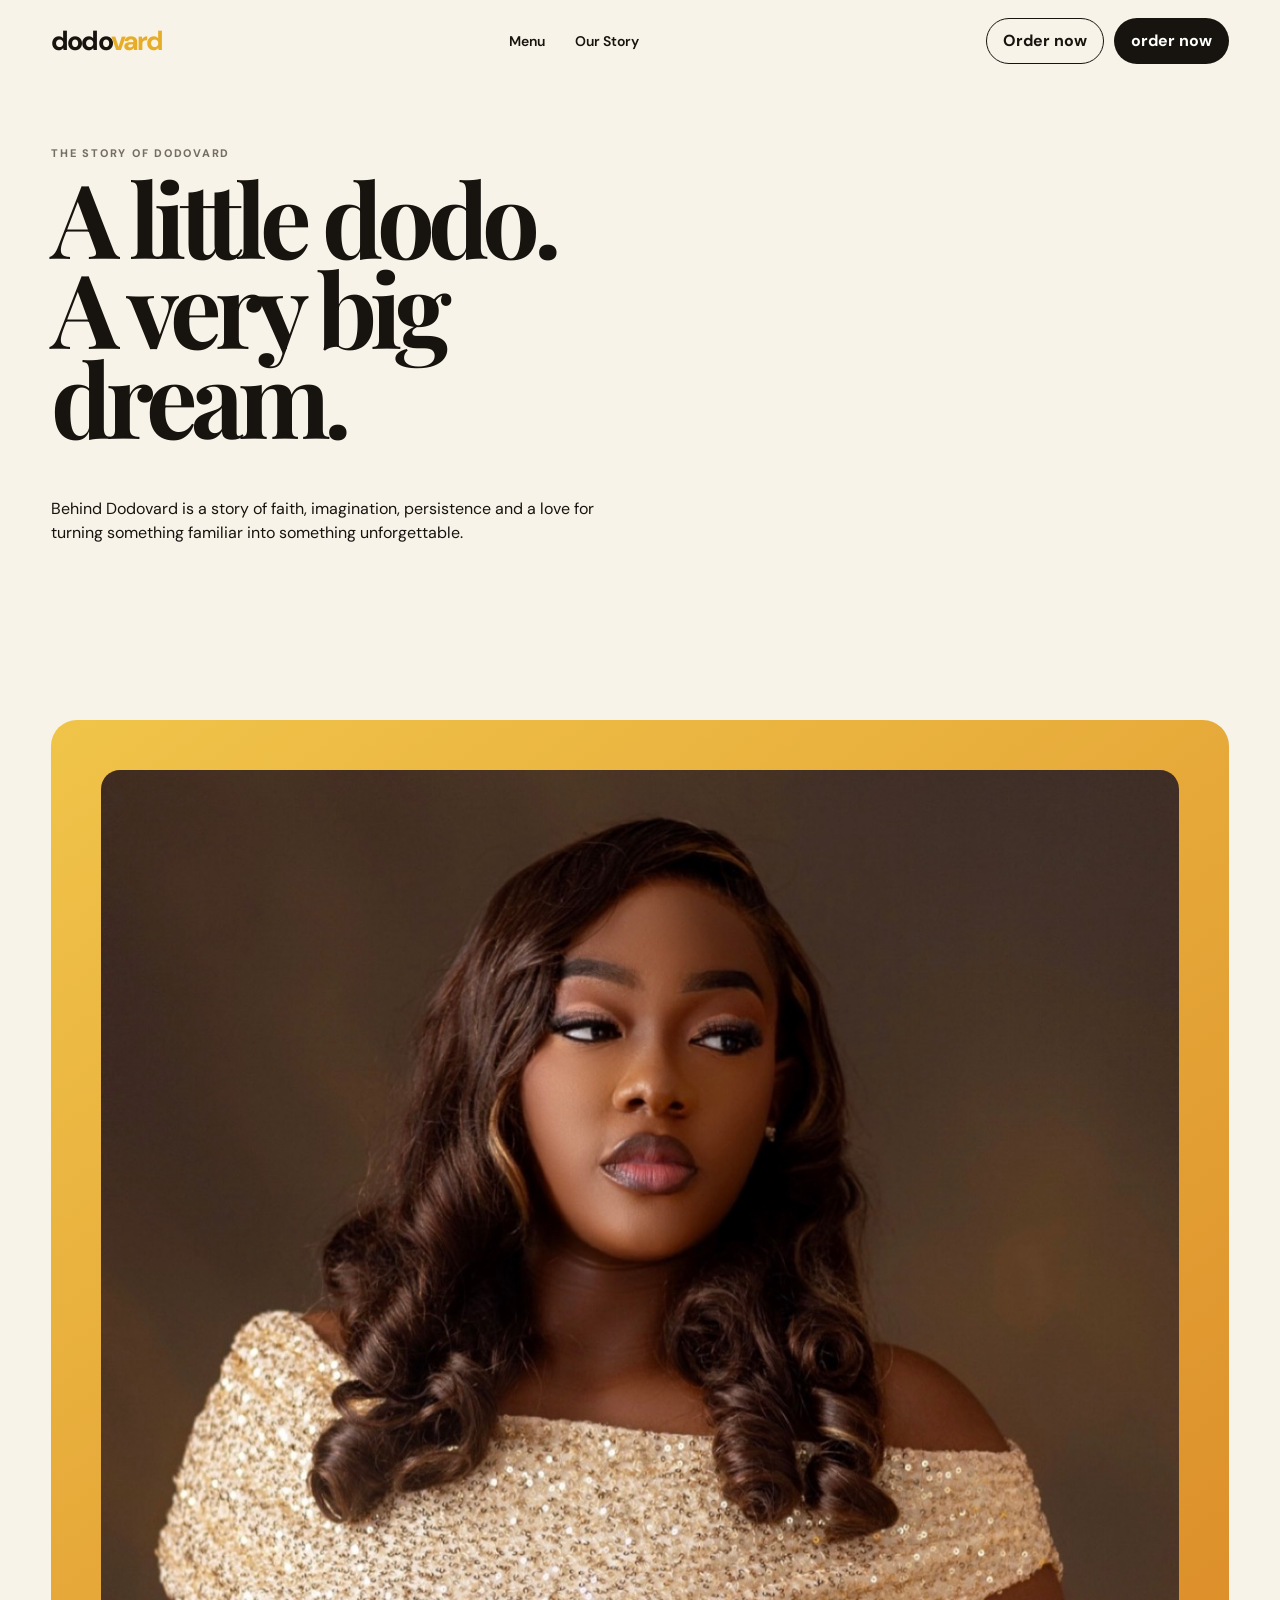
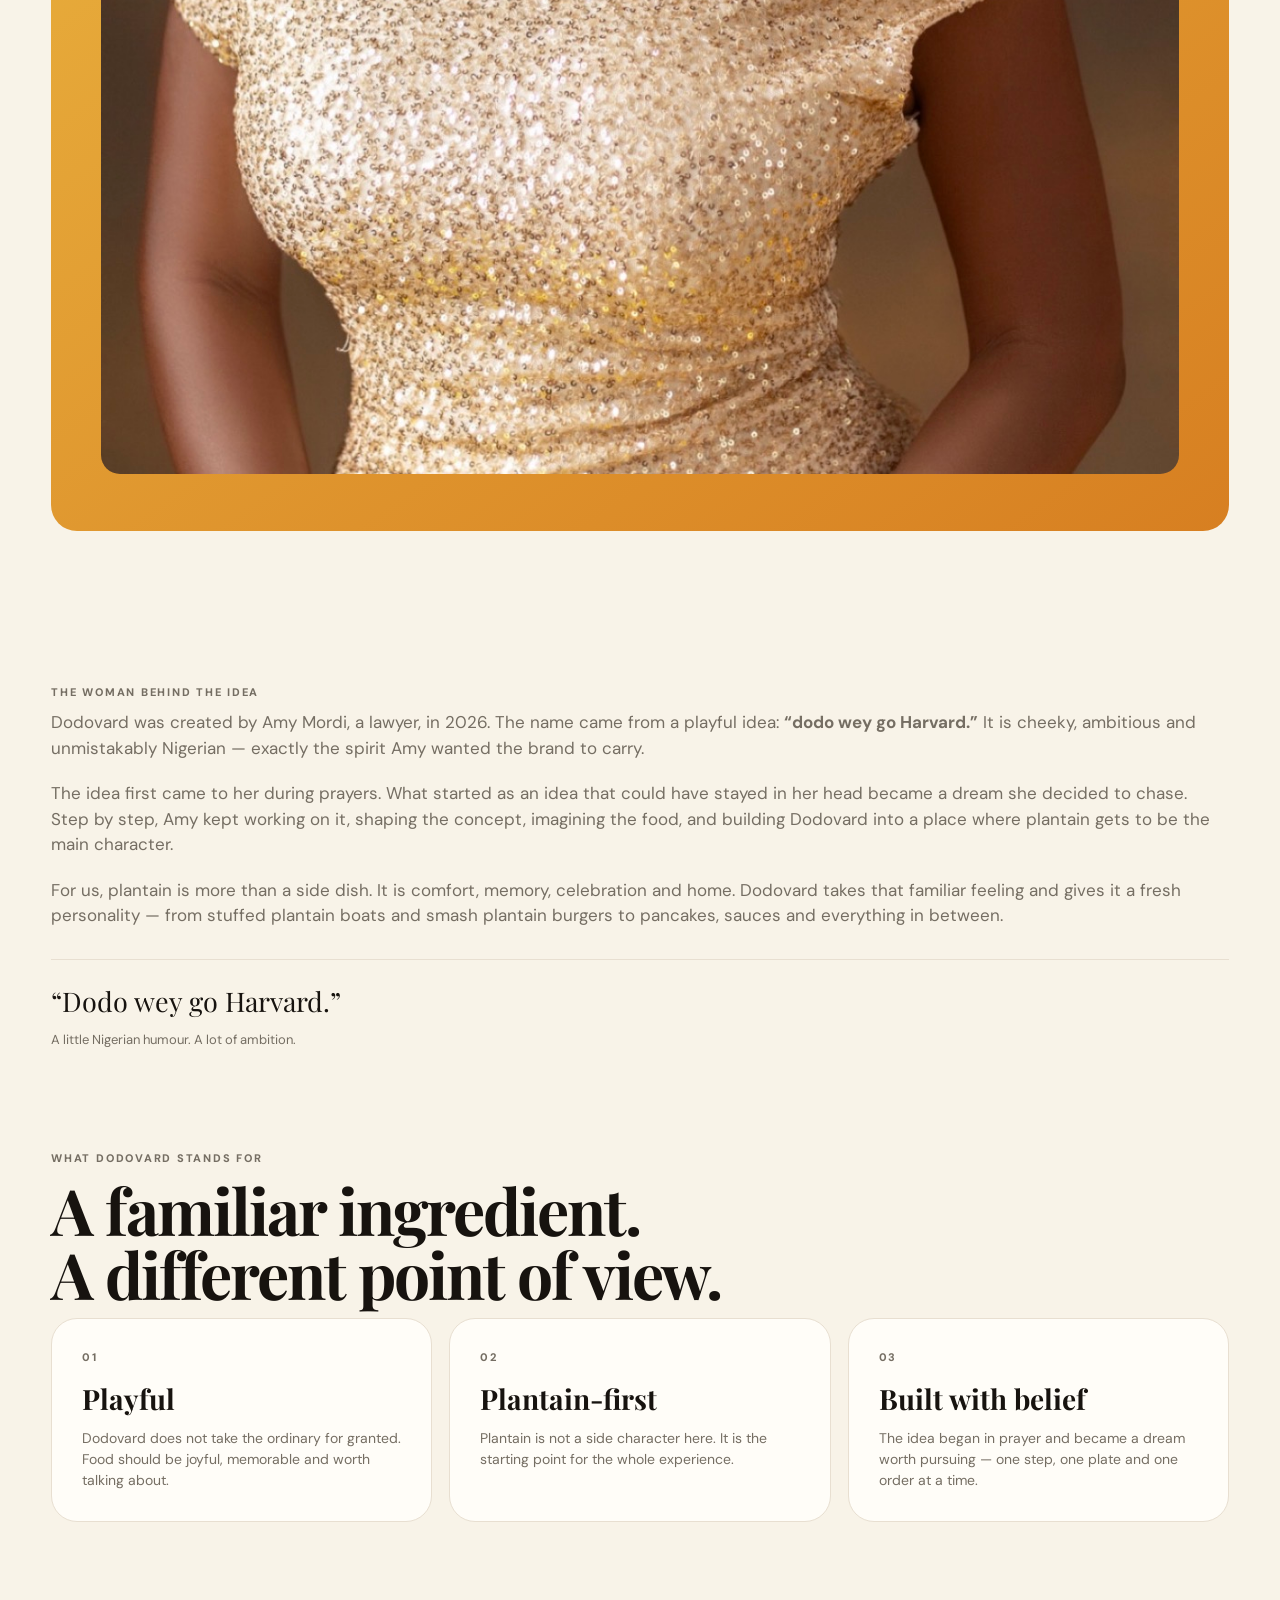
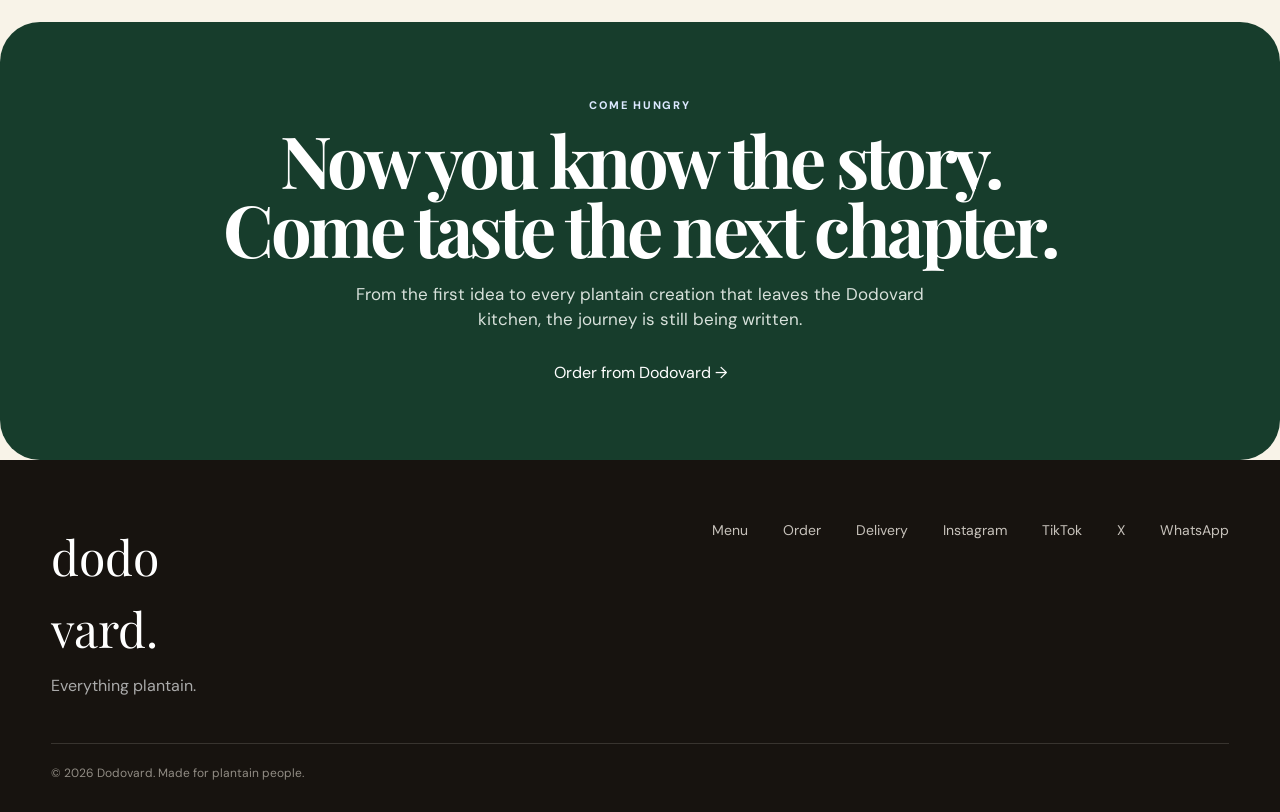
==== our-story.html @ 546e73af "Add files via upload" ====
<!doctype html>
<html lang="en">
<head>
<meta charset="UTF-8" />
<meta name="viewport" content="width=device-width, initial-scale=1.0" />
<meta name="description" content="The Dodovard story — how a plantain-first food idea began with prayer, persistence and a playful Nigerian spirit." />
<title>Our Story — Dodovard</title>
<style>
      @import url("https://fonts.googleapis.com/css2?family=DM+Sans:wght@400;500;600;700&family=Playfair+Display:wght@600;700;800&display=swap");

      :root {
        --ink: #17130f;
        --cream: #f8f3e8;
        --paper: #fffdf8;
        --gold: #e7ad28;
        --green: #173d2c;
        --muted: #756e63;
        --line: #e8dfd1;
        --radius: 26px;
      }
      * {
        box-sizing: border-box;
        margin: 0;
        padding: 0;
      }
      html {
        scroll-behavior: smooth;
      }
      body {
        font-family: "DM Sans", sans-serif;
        background: var(--cream);
        color: var(--ink);
        line-height: 1.5;
      }
      button,
      input,
      select,
      textarea {
        font: inherit;
      }
      button {
        cursor: pointer;
      }
      a {
        color: inherit;
        text-decoration: none;
      }
      .container {
        width: min(1180px, 92%);
        margin: auto;
      }
      .nav {
        position: fixed;
        top: 0;
        left: 0;
        right: 0;
        z-index: 20;
        padding: 18px 0;
        transition: 0.3s;
      }
      .nav.scrolled {
        background: rgba(248, 243, 232, 0.92);
        backdrop-filter: blur(14px);
        box-shadow: 0 1px 0 var(--line);
      }
      .nav-inner {
        display: flex;
        align-items: center;
        justify-content: space-between;
      }
      .logo {
        font-weight: 800;
        letter-spacing: -0.07em;
        font-size: 27px;
      }
      .logo span {
        color: var(--gold);
      }
      .nav-links {
        display: flex;
        gap: 30px;
        font-size: 14px;
        font-weight: 600;
      }
      .nav-actions {
        display: flex;
        align-items: center;
        gap: 10px;
      }
      .pill {
        border: 1px solid var(--ink);
        border-radius: 999px;
        padding: 10px 16px;
        background: transparent;
        font-weight: 700;
      }
      .cart-btn {
        background: var(--ink);
        color: #fff;
        border: 0;
        border-radius: 999px;
        padding: 11px 17px;
        font-weight: 700;
      }
      .cart-count {
        display: inline-grid;
        place-items: center;
        width: 21px;
        height: 21px;
        border-radius: 50%;
        background: var(--gold);
        color: var(--ink);
        margin-left: 4px;
        font-size: 12px;
      }

      .hero {
        padding: 145px 0 65px;
        overflow: hidden;
      }
      .hero-grid {
        display: grid;
        grid-template-columns: 1fr 1.05fr;
        gap: 55px;
        align-items: center;
      }
      .eyebrow {
        display: inline-flex;
        align-items: center;
        gap: 8px;
        font-size: 12px;
        text-transform: uppercase;
        letter-spacing: 0.16em;
        font-weight: 800;
        margin-bottom: 20px;
      }
      .dot {
        width: 8px;
        height: 8px;
        border-radius: 50%;
        background: var(--gold);
      }
      h1 {
        font-family: "Playfair Display", serif;
        font-size: clamp(60px, 8vw, 105px);
        line-height: 0.88;
        letter-spacing: -0.065em;
        max-width: 650px;
      }
      .hero-copy {
        font-size: 18px;
        color: var(--muted);
        max-width: 500px;
        margin: 28px 0;
      }
      .ctas {
        display: flex;
        gap: 12px;
        flex-wrap: wrap;
      }
      .primary {
        background: var(--green);
        color: #fff;
        border: 0;
        border-radius: 999px;
        padding: 15px 23px;
        font-weight: 700;
      }
      .secondary {
        background: transparent;
        border: 1px solid var(--ink);
        border-radius: 999px;
        padding: 14px 22px;
        font-weight: 700;
      }
      .hero-art {
        position: relative;
        min-height: 520px;
      }
      .hero-blob {
        position: absolute;
        inset: 10px 0 0 30px;
        background: var(--gold);
        border-radius: 48% 52% 45% 55% / 55% 42% 58% 45%;
        transform: rotate(-7deg);
      }
      .food-visual {
        position: absolute;
        inset: 35px 15px 5px 45px;
        display: flex;
        align-items: center;
        justify-content: center;
        font-size: 170px;
        filter: drop-shadow(0 28px 24px rgba(0, 0, 0, 0.18));
      }
      .food-visual .plantain {
        transform: rotate(-8deg);
      }
      .sticker {
        position: absolute;
        right: -4px;
        bottom: 35px;
        background: var(--paper);
        border: 1px solid var(--ink);
        border-radius: 50%;
        width: 125px;
        height: 125px;
        display: grid;
        place-items: center;
        text-align: center;
        font-size: 12px;
        font-weight: 800;
        text-transform: uppercase;
        letter-spacing: 0.08em;
        transform: rotate(12deg);
      }

      .marquee {
        background: var(--ink);
        color: #fff;
        padding: 15px 0;
        overflow: hidden;
        white-space: nowrap;
      }
      .marquee-track {
        display: inline-flex;
        gap: 35px;
        animation: scroll 22s linear infinite;
        font-weight: 700;
        text-transform: uppercase;
        letter-spacing: 0.08em;
        font-size: 12px;
      }
      @keyframes scroll {
        to {
          transform: translateX(-50%);
        }
      }

      .section {
        padding: 100px 0;
      }
      .section-head {
        display: flex;
        justify-content: space-between;
        align-items: end;
        gap: 25px;
        margin-bottom: 38px;
      }
      .kicker {
        text-transform: uppercase;
        letter-spacing: 0.16em;
        font-size: 11px;
        font-weight: 800;
        color: var(--muted);
        margin-bottom: 10px;
      }
      h2 {
        font-family: "Playfair Display", serif;
        font-size: clamp(42px, 6vw, 72px);
        line-height: 0.95;
        letter-spacing: -0.05em;
      }
      .section-head p {
        max-width: 400px;
        color: var(--muted);
      }
      .menu-grid {
        display: grid;
        grid-template-columns: repeat(4, 1fr);
        gap: 17px;
      }
      .card {
        background: var(--paper);
        border: 1px solid var(--line);
        border-radius: var(--radius);
        padding: 12px;
        overflow: hidden;
        transition: 0.25s;
      }
      .card:hover {
        transform: translateY(-5px);
        box-shadow: 0 18px 45px rgba(38, 29, 18, 0.09);
      }
      .card-img {
        height: 230px;
        border-radius: 19px;
        background: linear-gradient(145deg, #f0c449, #d77f21);
        display: grid;
        place-items: center;
        font-size: 92px;
        position: relative;
        overflow: hidden;
      }
      .card:nth-child(2) .card-img {
        background: linear-gradient(145deg, #d7c5a2, #8d5228);
      }
      .card:nth-child(3) .card-img {
        background: linear-gradient(145deg, #f6df9a, #d7a14a);
      }
      .card:nth-child(4) .card-img {
        background: linear-gradient(145deg, #d8aa4e, #7b351f);
      }
      .card-img:after {
        content: "";
        position: absolute;
        width: 150px;
        height: 150px;
        border: 1px solid rgba(255, 255, 255, 0.35);
        border-radius: 50%;
        transform: rotate(25deg);
      }
      .card-body {
        padding: 18px 7px 8px;
      }
      .card-title {
        font-family: "Playfair Display", serif;
        font-size: 25px;
      }
      .card-desc {
        color: var(--muted);
        font-size: 13px;
        margin: 6px 0 15px;
        min-height: 39px;
      }
      .price-row {
        display: flex;
        justify-content: space-between;
        align-items: center;
      }
      .price {
        font-weight: 800;
      }
      .add {
        width: 39px;
        height: 39px;
        border-radius: 50%;
        border: 0;
        background: var(--ink);
        color: #fff;
        font-size: 20px;
      }

      .story {
        background: var(--green);
        color: #fff;
        border-radius: 40px;
        padding: 70px;
        display: grid;
        grid-template-columns: 1fr 1fr;
        gap: 70px;
        align-items: center;
      }
      .story h2 {
        max-width: 500px;
      }
      .story p {
        color: #d8e1db;
        font-size: 17px;
        margin-top: 22px;
      }
      .story-mark {
        height: 410px;
        border-radius: 50% 50% 43% 57% / 45% 58% 42% 55%;
        background: var(--gold);
        display: grid;
        place-items: center;
        font-size: 145px;
        transform: rotate(6deg);
      }

      .order-section {
        background: var(--paper);
        border-top: 1px solid var(--line);
        border-bottom: 1px solid var(--line);
      }
      .order-layout {
        display: grid;
        grid-template-columns: 1fr 380px;
        gap: 50px;
      }
      .tabs {
        display: flex;
        gap: 8px;
        flex-wrap: wrap;
        margin: 25px 0;
      }
      .tab {
        border: 1px solid var(--line);
        background: transparent;
        border-radius: 999px;
        padding: 10px 16px;
        font-weight: 700;
      }
      .tab.active {
        background: var(--ink);
        color: #fff;
        border-color: var(--ink);
      }
      .order-items {
        display: grid;
        grid-template-columns: repeat(2, 1fr);
        gap: 14px;
      }
      .order-card {
        border: 1px solid var(--line);
        border-radius: 20px;
        padding: 18px;
        display: flex;
        justify-content: space-between;
        gap: 15px;
      }
      .order-card h3 {
        font-family: "Playfair Display", serif;
        font-size: 22px;
      }
      .order-card p {
        font-size: 12px;
        color: var(--muted);
        margin: 4px 0 10px;
      }
      .order-card button {
        border: 1px solid var(--ink);
        background: transparent;
        border-radius: 999px;
        padding: 8px 12px;
        font-size: 12px;
        font-weight: 800;
      }
      .cart {
        background: var(--ink);
        color: #fff;
        border-radius: 28px;
        padding: 25px;
        position: sticky;
        top: 100px;
        height: max-content;
      }
      .cart h3 {
        font-family: "Playfair Display", serif;
        font-size: 31px;
      }
      .cart-empty {
        color: #bdb8b0;
        font-size: 14px;
        margin: 20px 0;
      }
      .cart-line {
        display: flex;
        justify-content: space-between;
        gap: 12px;
        padding: 13px 0;
        border-bottom: 1px solid #3b3733;
        font-size: 13px;
      }
      .cart-line small {
        display: block;
        color: #aaa;
      }
      .cart-total {
        display: flex;
        justify-content: space-between;
        font-size: 20px;
        font-weight: 800;
        padding: 20px 0;
      }
      .checkout {
        width: 100%;
        border: 0;
        border-radius: 999px;
        padding: 15px;
        background: var(--gold);
        font-weight: 800;
      }
      .notice {
        font-size: 11px;
        color: #aaa;
        margin-top: 12px;
        text-align: center;
      }

      .delivery {
        display: grid;
        grid-template-columns: 1fr 1fr;
        gap: 18px;
      }
      .info-card {
        padding: 30px;
        border: 1px solid var(--line);
        border-radius: 25px;
        background: var(--paper);
      }
      .info-card h3 {
        font-family: "Playfair Display", serif;
        font-size: 27px;
        margin-bottom: 10px;
      }
      .info-card p,
      .info-card li {
        color: var(--muted);
        font-size: 14px;
      }
      .info-card ul {
        padding-left: 18px;
        margin-top: 10px;
      }

      footer {
        background: var(--ink);
        color: #fff;
        padding: 60px 0 30px;
      }
      .footer-top {
        display: flex;
        justify-content: space-between;
        gap: 30px;
      }
      .footer-brand {
        font-family: "Playfair Display", serif;
        font-size: 48px;
      }
      .footer-links {
        display: flex;
        gap: 35px;
        flex-wrap: wrap;
      }
      .footer-links a {
        color: #c7c2bb;
        font-size: 14px;
      }
      .copyright {
        border-top: 1px solid #38342f;
        margin-top: 45px;
        padding-top: 20px;
        color: #918c84;
        font-size: 12px;
      }

      .modal {
        position: fixed;
        inset: 0;
        background: rgba(0, 0, 0, 0.55);
        display: none;
        align-items: center;
        justify-content: center;
        z-index: 50;
        padding: 20px;
      }
      .modal.show {
        display: flex;
      }
      .modal-box {
        background: var(--paper);
        border-radius: 28px;
        padding: 30px;
        width: min(520px, 100%);
        max-height: 90vh;
        overflow: auto;
      }
      .modal-head {
        display: flex;
        justify-content: space-between;
        align-items: center;
        margin-bottom: 22px;
      }
      .modal-head h3 {
        font-family: "Playfair Display", serif;
        font-size: 32px;
      }
      .close {
        border: 0;
        background: transparent;
        font-size: 28px;
      }
      .form {
        display: grid;
        gap: 13px;
      }
      .form label {
        font-size: 12px;
        font-weight: 800;
        text-transform: uppercase;
        letter-spacing: 0.08em;
      }
      .form input,
      .form textarea,
      .form select {
        width: 100%;
        border: 1px solid var(--line);
        border-radius: 13px;
        padding: 13px;
        background: #fff;
      }
      .form textarea {
        min-height: 80px;
        resize: vertical;
      }
      .form button {
        margin-top: 5px;
      }
      .form-note {
        font-size: 11px;
        color: var(--muted);
        text-align: center;
        margin-top: 2px;
      }
      .payment-box {
        background: var(--ink);
        color: #fff;
        border-radius: 20px;
        padding: 20px;
        margin-bottom: 22px;
      }
      .payment-kicker {
        text-transform: uppercase;
        letter-spacing: 0.12em;
        font-size: 10px;
        font-weight: 800;
        color: #d8e1db;
      }
      .payment-total-label {
        font-size: 12px;
        color: #aaa;
        margin-top: 12px;
      }
      .payment-total {
        font-family: "Playfair Display", serif;
        font-size: 38px;
        font-weight: 800;
        color: var(--gold);
        line-height: 1.05;
        margin: 3px 0 18px;
      }
      .payment-details {
        border-top: 1px solid #3b3733;
        border-bottom: 1px solid #3b3733;
        padding: 4px 0;
      }
      .payment-details div {
        display: flex;
        justify-content: space-between;
        gap: 15px;
        padding: 8px 0;
        font-size: 13px;
      }
      .payment-details span {
        color: #aaa;
      }
      .payment-details strong {
        text-align: right;
      }
      .payment-note {
        font-size: 11px;
        color: #c7c2bb;
        margin-top: 13px;
      }

      @media (max-width: 900px) {
        .nav-links {
          display: none;
        }
        .hero-grid,
        .story,
        .order-layout,
        .delivery {
          grid-template-columns: 1fr;
        }
        .hero {
          padding-top: 120px;
        }
        .hero-art {
          min-height: 390px;
        }
        .menu-grid {
          grid-template-columns: repeat(2, 1fr);
        }
        .story {
          padding: 35px;
        }
        .story-mark {
          height: 300px;
        }
        .cart {
          position: static;
        }
        .order-items {
          grid-template-columns: 1fr;
        }
      }
      @media (max-width: 560px) {
        h1 {
          font-size: 61px;
        }
        .hero-art {
          min-height: 310px;
        }
        .food-visual {
          font-size: 105px;
        }
        .sticker {
          width: 90px;
          height: 90px;
          font-size: 9px;
        }
        .menu-grid {
          grid-template-columns: 1fr;
        }
        .section {
          padding: 70px 0;
        }
        .section-head {
          display: block;
        }
        .section-head p {
          margin-top: 15px;
        }
        .footer-top {
          display: block;
        }
        .footer-links {
          margin-top: 25px;
        }
        .nav .pill {
          display: none;
        }
      }
    </style>
<style>
/* Our Story page extensions — matched to the main Dodovard visual system */
.story-page-hero{padding:145px 0 75px;overflow:hidden}
.story-page-hero .hero-grid{grid-template-columns:1fr 1.05fr}
.story-page-hero .hero-copy{max-width:600px}
.story-page-art{position:relative;min-height:500px}
.story-blob{position:absolute;inset:15px 0 0 35px;background:var(--gold);border-radius:48% 52% 45% 55% / 55% 42% 58% 45%;transform:rotate(-7deg)}
.story-visual{position:absolute;inset:30px 10px 0 40px;display:grid;place-items:center;font-size:155px;filter:drop-shadow(0 28px 24px rgba(0,0,0,.18))}
.story-visual img{width:min(88%,430px);max-height:470px;object-fit:contain}
.story-sticker{position:absolute;right:-4px;bottom:30px;background:var(--paper);border:1px solid var(--ink);border-radius:50%;width:125px;height:125px;display:grid;place-items:center;text-align:center;font-size:11px;font-weight:800;text-transform:uppercase;letter-spacing:.08em;transform:rotate(12deg)}
.story-intro{max-width:820px}
.story-intro h2,.story-copy h2,.values-heading h2,.closing h2{font-family:"Playfair Display",serif}
.story-intro p,.story-copy p{color:var(--muted);font-size:17px}
.story-intro p{max-width:780px;margin-top:16px}
.story-split{display:grid;grid-template-columns:.95fr 1.05fr;gap:65px;align-items:center}
.founder-photo{min-height:540px;border-radius:var(--radius);background:linear-gradient(145deg,#f0c449,#d77f21);display:grid;place-items:center;text-align:center;padding:20px;overflow:hidden;position:relative}
.founder-photo img{width:100%;height:100%;min-height:500px;object-fit:cover;border-radius:19px}
.photo-placeholder{color:var(--ink);padding:30px}
.photo-placeholder strong{display:block;font-family:"Playfair Display",serif;font-size:30px;margin-bottom:8px}
.story-copy p{margin:0 0 20px}
.story-quote{margin:30px 0 0;padding:25px 0 0;border-top:1px solid var(--line);font-family:"Playfair Display",serif;font-size:27px;line-height:1.2}
.values-heading{margin-bottom:38px}
.values-grid{display:grid;grid-template-columns:repeat(3,1fr);gap:17px}
.value-card{background:var(--paper);border:1px solid var(--line);border-radius:var(--radius);padding:30px;transition:.25s}
.value-card:hover{transform:translateY(-5px);box-shadow:0 18px 45px rgba(38,29,18,.09)}
.value-num{font-size:11px;font-weight:800;letter-spacing:.16em;color:var(--muted)}
.value-card h3{font-family:"Playfair Display",serif;font-size:28px;margin:12px 0 8px}
.value-card p{color:var(--muted);font-size:14px;margin:0}
.story-closing{background:var(--green);color:#fff;border-radius:40px;padding:75px;text-align:center}
.story-closing h2{max-width:850px;margin:12px auto 20px}
.story-closing p{max-width:620px;margin:0 auto 28px;color:#d8e1db;font-size:17px}
@media(max-width:900px){
 .story-page-hero .hero-grid,.story-split{grid-template-columns:1fr}
 .story-page-art{min-height:390px}
 .story-closing{padding:45px 30px}
 .values-grid{grid-template-columns:1fr}
}
@media(max-width:560px){
 .story-page-hero{padding-top:120px}
 .story-page-art{min-height:310px}
 .story-visual{font-size:105px}
 .story-sticker{width:90px;height:90px;font-size:9px}
 .founder-photo{min-height:390px}
 .founder-photo img{min-height:350px}
}
</style>
</head>
<body>

<header class="nav" id="nav">
  <div class="container nav-inner">
    <a class="logo" href="index.html">dodo<span>vard</span></a>
    <nav class="nav-links">
      <a href="index(8).html#menu">Menu</a>
      <a href="our-story.html">Our Story</a>


    </nav>
    <div class="nav-actions">
      <a class="pill" href="index(8).html#order">Order now</a>
      <button class="cart-btn" onclick><a href="index.html">order now</a></button>
    </div>
  </div>
</header>

<main>

<section class="story-page-hero">
 <div class="container hero-grid">
  <div>
   <div class="kicker">The story of Dodovard</div>
   <h1 style="margin-bottom: 10%;">A little dodo.
A very big dream.</h1>
   <p>Behind Dodovard is a story of faith, imagination, persistence and a love for turning something familiar into something unforgettable.</p>
  </div>
</section>




<section class="section" style="padding-bottom: 0;">
 <div class="container split">
  <div class="founder-photo">
   <div class="photo-placeholder">
    <img src="dodovard_food_images/amy-mordi.jpg" alt="">
   </div>
  </div>
  <div class="story-copy">
   <div class="kicker" style="margin-top: 13%;">The woman behind the idea</div>
   <p>Dodovard was created by Amy Mordi, a lawyer, in 2026. The name came from a playful idea: <strong>“dodo wey go Harvard.”</strong> It is cheeky, ambitious and unmistakably Nigerian — exactly the spirit Amy wanted the brand to carry.</p>
     <p>The idea first came to her during prayers. What started as an idea that could have stayed in her head became a dream she decided to chase. Step by step, Amy kept working on it, shaping the concept, imagining the food, and building Dodovard into a place where plantain gets to be the main character.</p>
     <p>For us, plantain is more than a side dish. It is comfort, memory, celebration and home. Dodovard takes that familiar feeling and gives it a fresh personality — from stuffed plantain boats and smash plantain burgers to pancakes, sauces and everything in between.</p>
     <div class="story-quote">“Dodo wey go Harvard.”<br><small style="font-family:'DM Sans',sans-serif;font-size:13px;color:var(--muted)">A little Nigerian humour. A lot of ambition.</small></div>

  </div>
 </div>
</section>

<section class="section">
 <div class="container">
  <div class="kicker">What Dodovard stands for</div>
  <h2 style="font-size:clamp(40px,5vw,68px);line-height:1;letter-spacing:-2px;margin:12px 0">A familiar ingredient.<br>A different point of view.</h2>
  <div class="values-grid">
   <article class="value-card"><div class="value-num">01</div><h3>Playful</h3><p>Dodovard does not take the ordinary for granted. Food should be joyful, memorable and worth talking about.</p></article>
   <article class="value-card"><div class="value-num">02</div><h3>Plantain-first</h3><p>Plantain is not a side character here. It is the starting point for the whole experience.</p></article>
   <article class="value-card"><div class="value-num">03</div><h3>Built with belief</h3><p>The idea began in prayer and became a dream worth pursuing — one step, one plate and one order at a time.</p></article>
  </div>
 </div>
</section>

<section class="story-closing">
 <div class="container">
  <div class="kicker" style="color:#dce9ff">Come hungry</div>
  <h2>Now you know the story.<br>Come taste the next chapter.</h2>
  <p>From the first idea to every plantain creation that leaves the Dodovard kitchen, the journey is still being written.</p>
  <a class="back" href="index.html">Order from Dodovard →</a>
 </div>
</section>

</main>

<footer>
  <div class="container">
    <div class="footer-top">
      <div>
        <div class="footer-brand">dodo<br />vard.</div>
        <p style="color:#aaa;margin-top:10px">Everything plantain.</p>
      </div>
      <div class="footer-links">
        <a href="index(8).html#menu">Menu</a>
        <a href="index(8).html#order">Order</a>
        <a href="index(8).html#delivery">Delivery</a>
        <a href="https://instagram.com/dodovard" target="_blank" rel="noopener">Instagram</a>
        <a href="https://www.tiktok.com/@dodovard" target="_blank" rel="noopener">TikTok</a>
        <a href="https://x.com/dodovard" target="_blank" rel="noopener">X</a>
        <a href="https://wa.me/2349160970394" target="_blank" rel="noopener">WhatsApp</a>
      </div>
    </div>
    <div class="copyright">© 2026 Dodovard. Made for plantain people.</div>
  </div>
</footer>

</body>
</html>
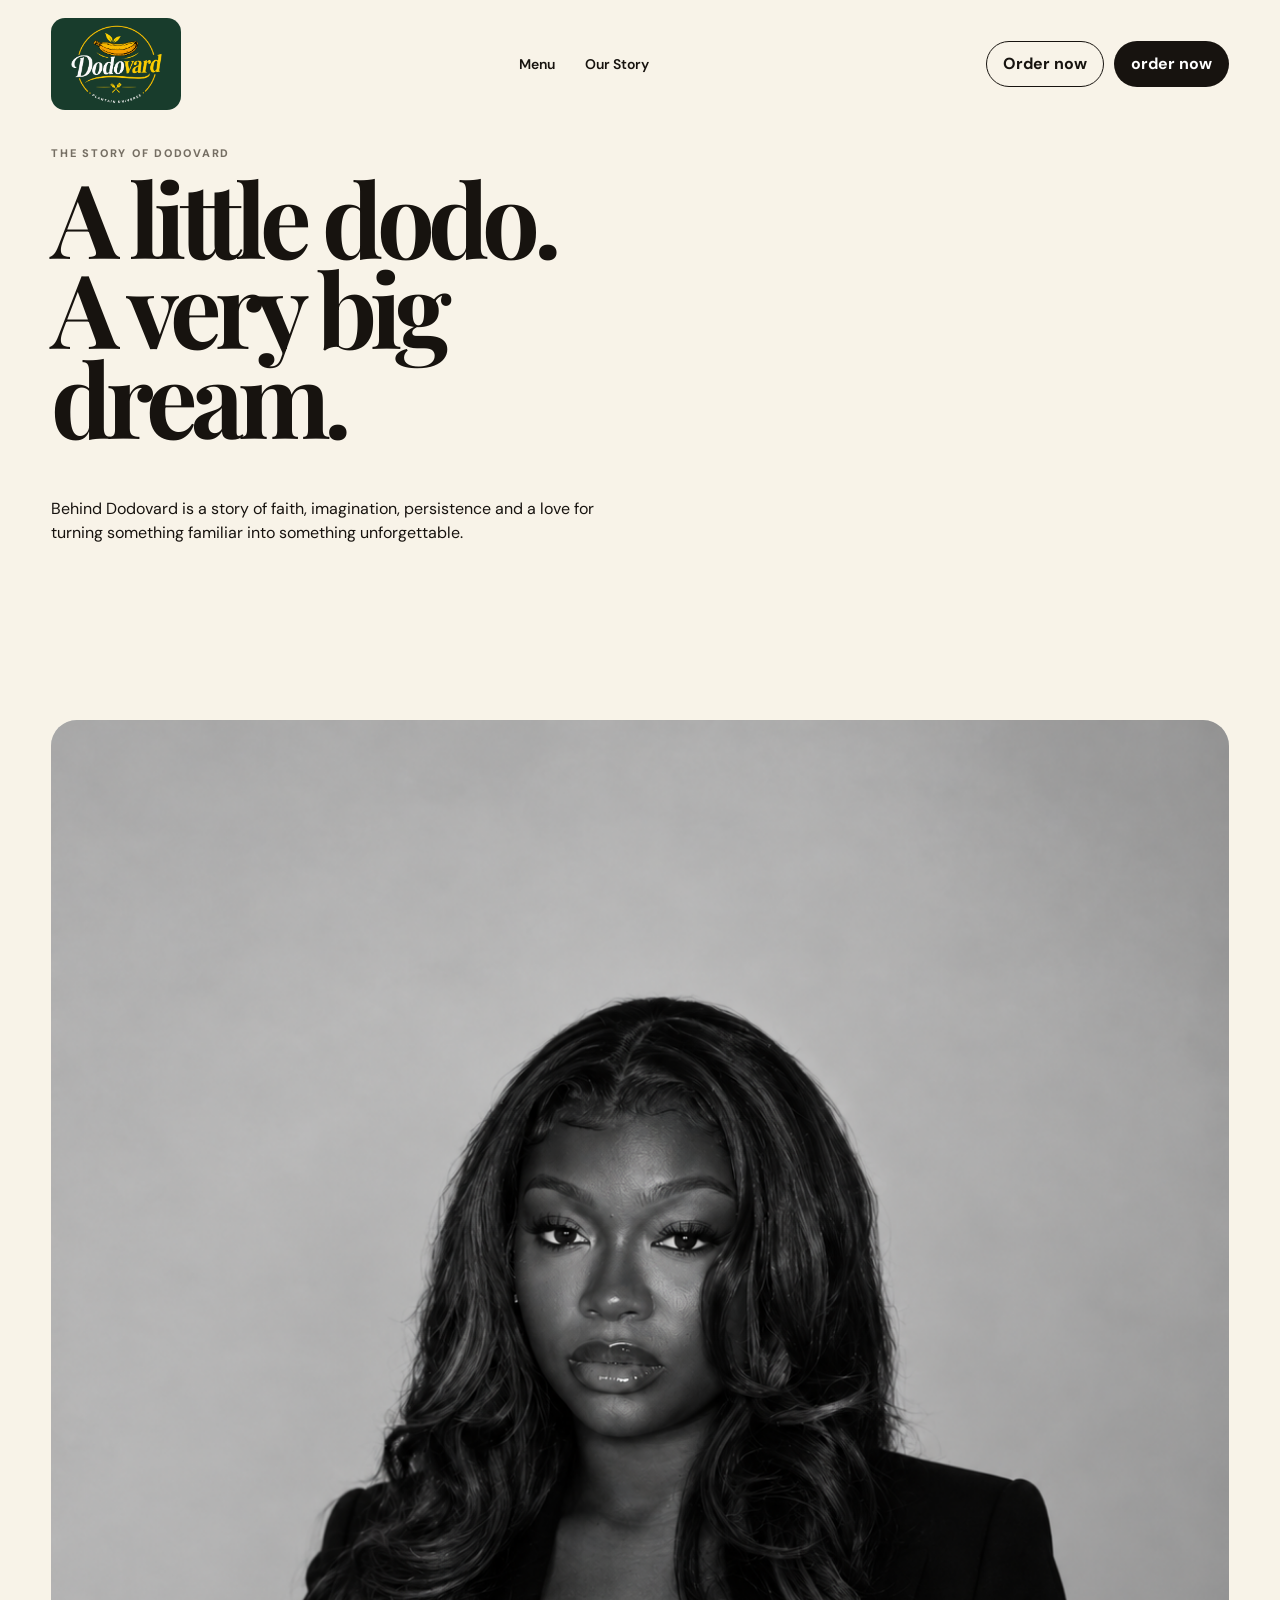
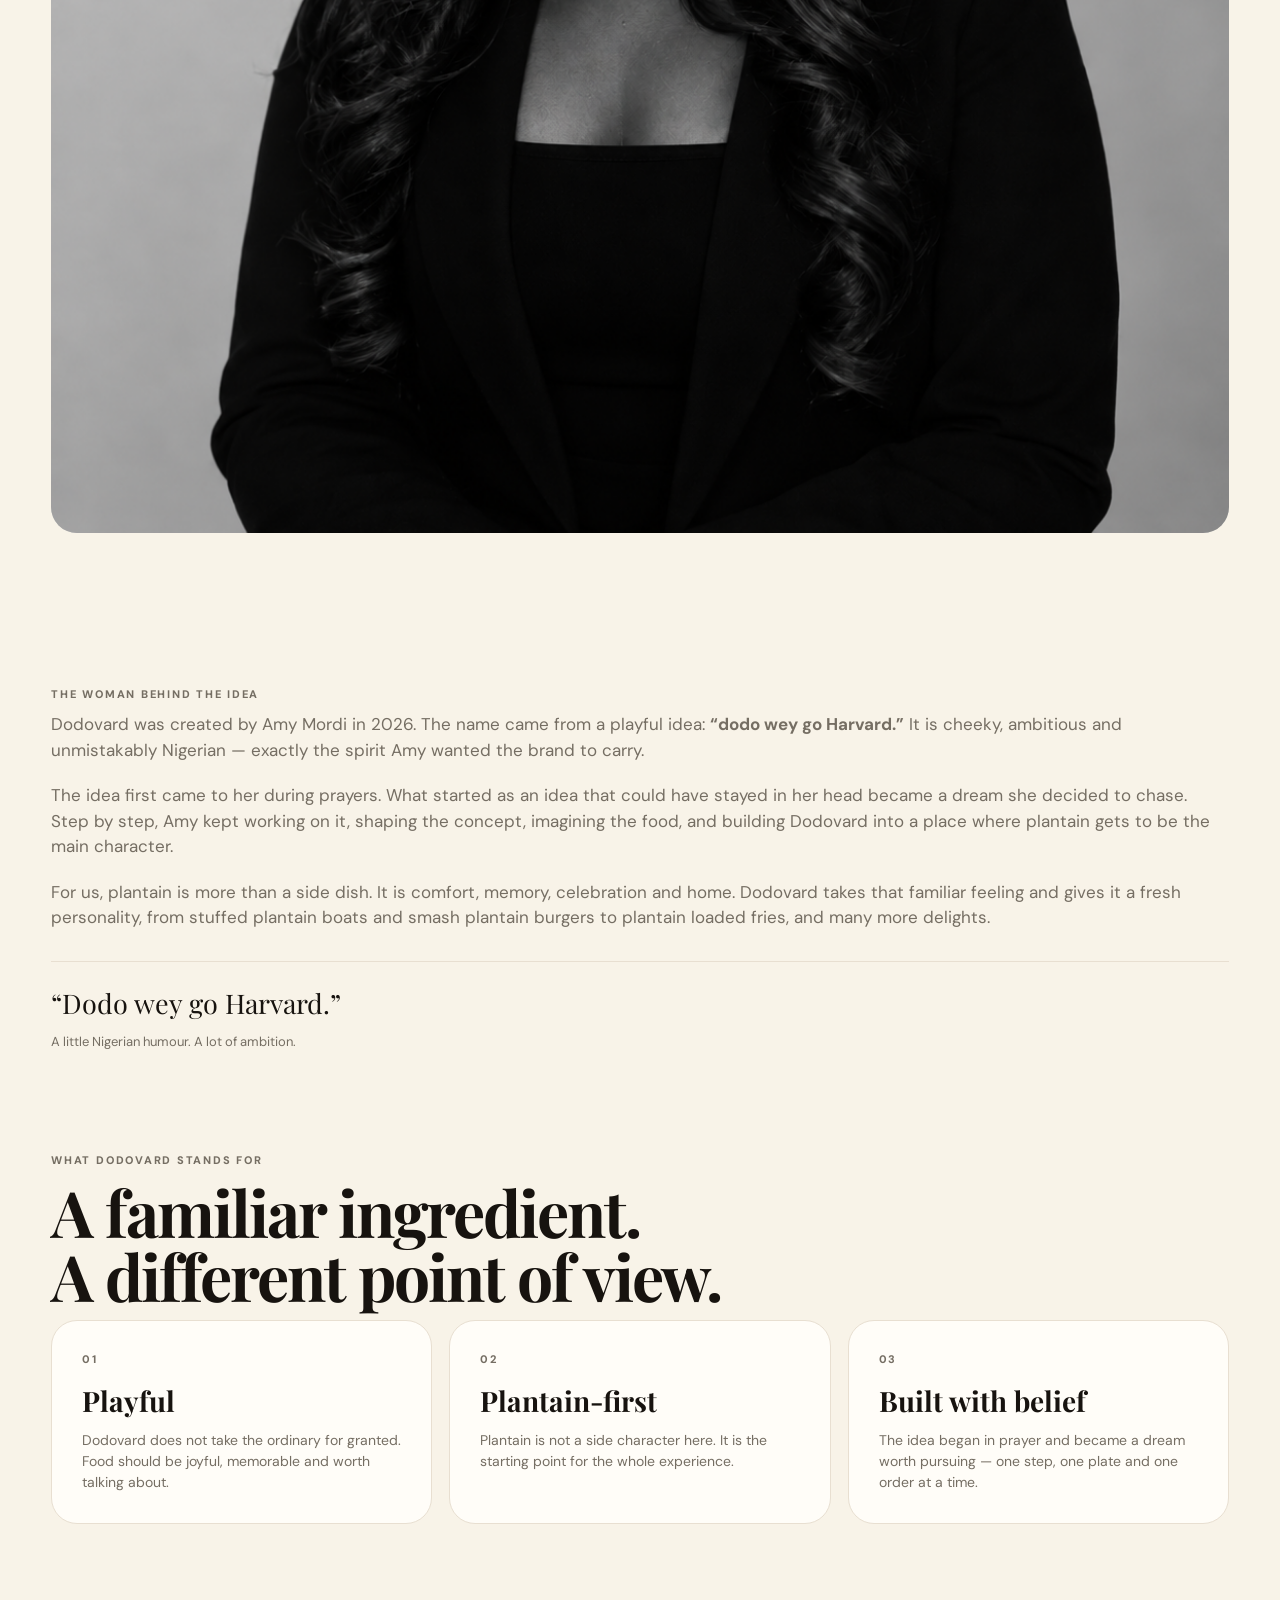
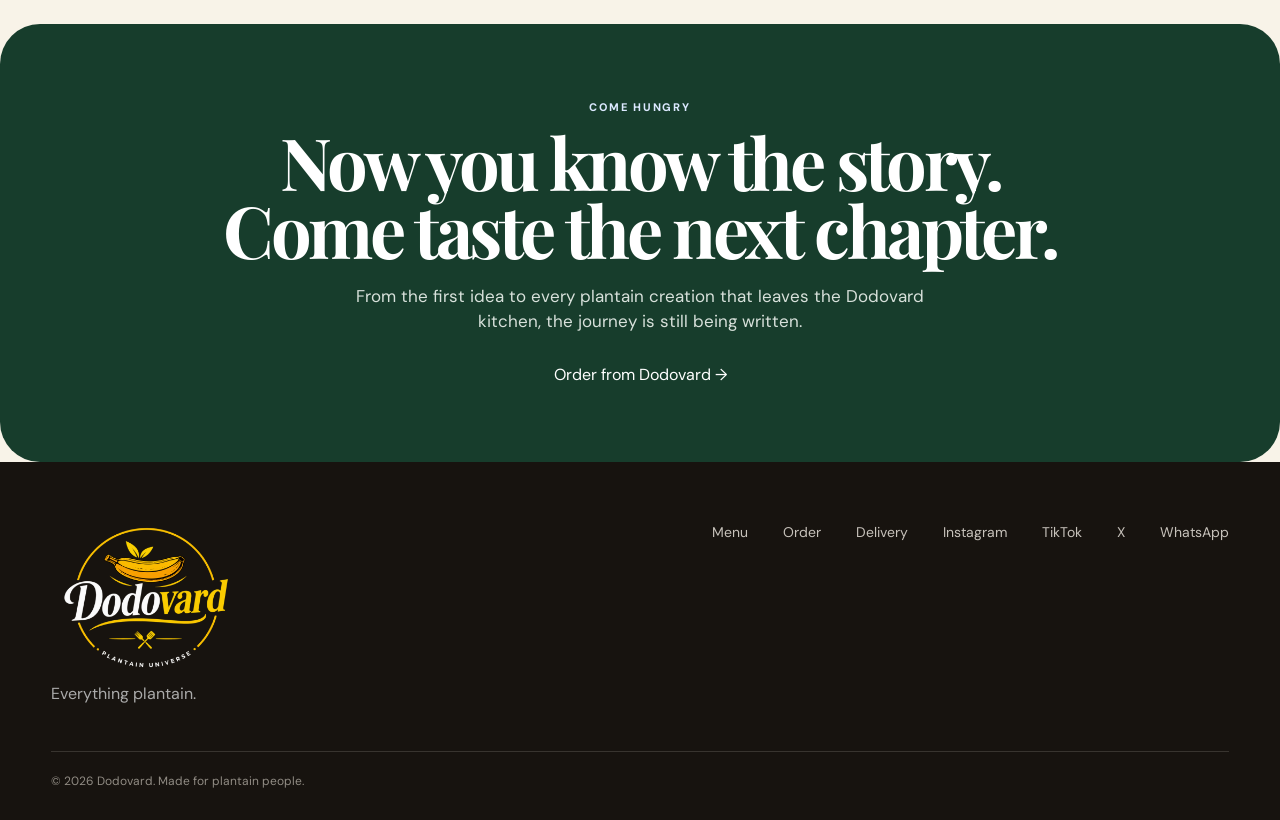
==== commit 97125bf0: "Update Dodovard menu, ordering flow, branding and payment details" ====
--- a/our-story.html
+++ b/our-story.html
@@ -771,20 +771,21 @@
  .founder-photo img{min-height:350px}
 }
 </style>
-</head>
+<style>.founder-photo .photo-placeholder{padding:0}.founder-photo {padding:0;background:#d6d6d4;min-height:0;display:block}.founder-photo img {display:block;width:100%;height:auto;min-height:0;object-fit:contain;border-radius:inherit}</style><style id="dodovard-brand-logo">.logo {display:flex;align-items:center;justify-content:center;background:#183c2c;border-radius:14px;padding:5px 10px;line-height:1}.logo img {display:block;width:110px;height:82px;object-fit:contain}.footer-brand img {width:190px;height:150px;object-fit:contain;display:block}.nav {min-height:106px}@media(max-width:700px){.logo img {width:91px;height:68px}.logo {padding:4px 8px}.nav {min-height:92px}.hero,.story-page-hero {padding-top:140px}}
+</style></head>
 <body>
 
 <header class="nav" id="nav">
   <div class="container nav-inner">
-    <a class="logo" href="index.html">dodo<span>vard</span></a>
+    <a class="logo" href="index.html"><img src="dodovard_food_images/dodovard-logo.png" alt="Dodovard — Plantain Universe"></a>
     <nav class="nav-links">
-      <a href="index(8).html#menu">Menu</a>
+      <a href="index.html#menu">Menu</a>
       <a href="our-story.html">Our Story</a>
 
 
     </nav>
     <div class="nav-actions">
-      <a class="pill" href="index(8).html#order">Order now</a>
+      <a class="pill" href="index.html#order">Order now</a>
       <button class="cart-btn" onclick><a href="index.html">order now</a></button>
     </div>
   </div>
@@ -809,14 +810,14 @@
  <div class="container split">
   <div class="founder-photo">
    <div class="photo-placeholder">
-    <img src="dodovard_food_images/amy-mordi.jpg" alt="">
+    <img src="dodovard_food_images/amy-mordi-portrait.png" alt="Amy Mordi, founder of Dodovard">
    </div>
   </div>
   <div class="story-copy">
    <div class="kicker" style="margin-top: 13%;">The woman behind the idea</div>
-   <p>Dodovard was created by Amy Mordi, a lawyer, in 2026. The name came from a playful idea: <strong>“dodo wey go Harvard.”</strong> It is cheeky, ambitious and unmistakably Nigerian — exactly the spirit Amy wanted the brand to carry.</p>
+   <p>Dodovard was created by Amy Mordi in 2026. The name came from a playful idea: <strong>“dodo wey go Harvard.”</strong> It is cheeky, ambitious and unmistakably Nigerian — exactly the spirit Amy wanted the brand to carry.</p>
      <p>The idea first came to her during prayers. What started as an idea that could have stayed in her head became a dream she decided to chase. Step by step, Amy kept working on it, shaping the concept, imagining the food, and building Dodovard into a place where plantain gets to be the main character.</p>
-     <p>For us, plantain is more than a side dish. It is comfort, memory, celebration and home. Dodovard takes that familiar feeling and gives it a fresh personality — from stuffed plantain boats and smash plantain burgers to pancakes, sauces and everything in between.</p>
+     <p>For us, plantain is more than a side dish. It is comfort, memory, celebration and home. Dodovard takes that familiar feeling and gives it a fresh personality, from stuffed plantain boats and smash plantain burgers to plantain loaded fries, and many more delights.</p>
      <div class="story-quote">“Dodo wey go Harvard.”<br><small style="font-family:'DM Sans',sans-serif;font-size:13px;color:var(--muted)">A little Nigerian humour. A lot of ambition.</small></div>
 
   </div>
@@ -850,17 +851,17 @@
   <div class="container">
     <div class="footer-top">
       <div>
-        <div class="footer-brand">dodo<br />vard.</div>
+        <div class="footer-brand"><img src="dodovard_food_images/dodovard-logo.png" alt="Dodovard — Plantain Universe"></div>
         <p style="color:#aaa;margin-top:10px">Everything plantain.</p>
       </div>
       <div class="footer-links">
-        <a href="index(8).html#menu">Menu</a>
-        <a href="index(8).html#order">Order</a>
-        <a href="index(8).html#delivery">Delivery</a>
+        <a href="index.html#menu">Menu</a>
+        <a href="index.html#order">Order</a>
+        <a href="index.html#delivery">Delivery</a>
         <a href="https://instagram.com/dodovard" target="_blank" rel="noopener">Instagram</a>
         <a href="https://www.tiktok.com/@dodovard" target="_blank" rel="noopener">TikTok</a>
         <a href="https://x.com/dodovard" target="_blank" rel="noopener">X</a>
-        <a href="https://wa.me/2349160970394" target="_blank" rel="noopener">WhatsApp</a>
+        <a href="https://wa.me/2347026039763" target="_blank" rel="noopener">WhatsApp</a>
       </div>
     </div>
     <div class="copyright">© 2026 Dodovard. Made for plantain people.</div>
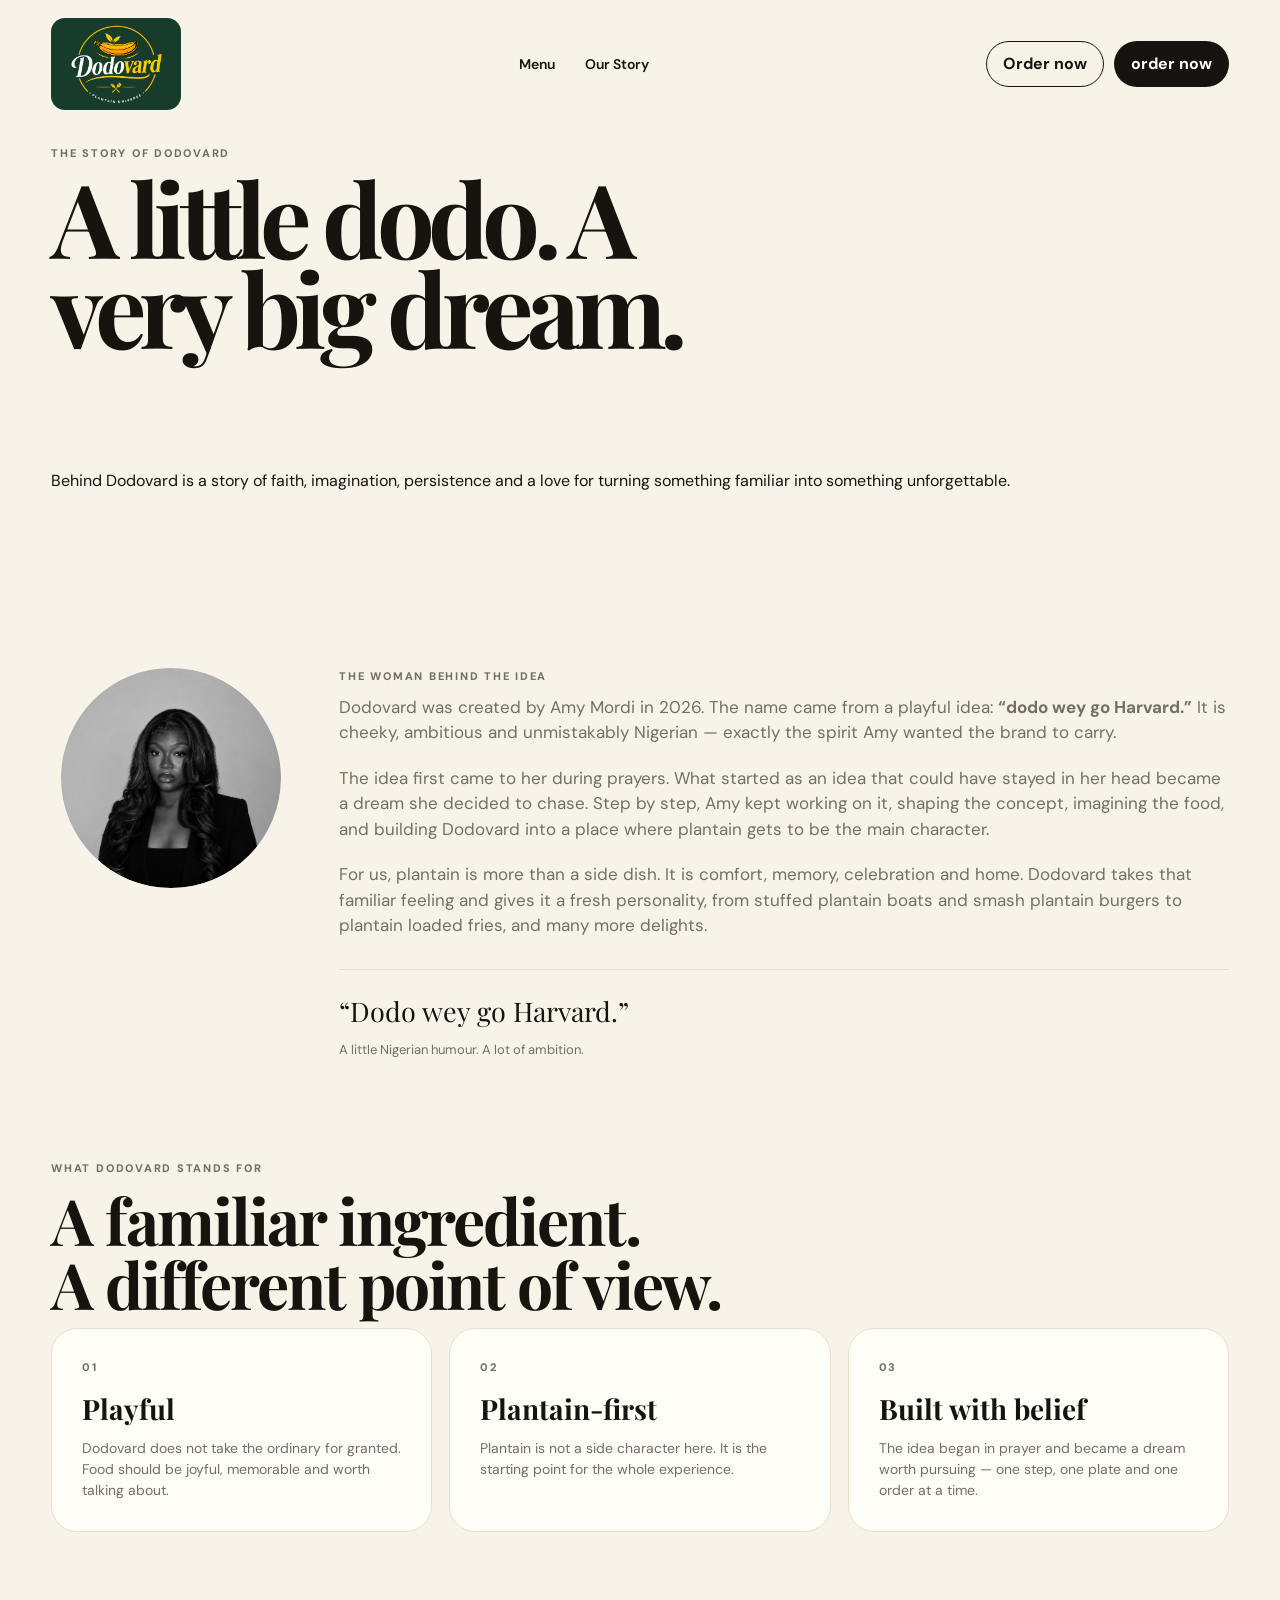
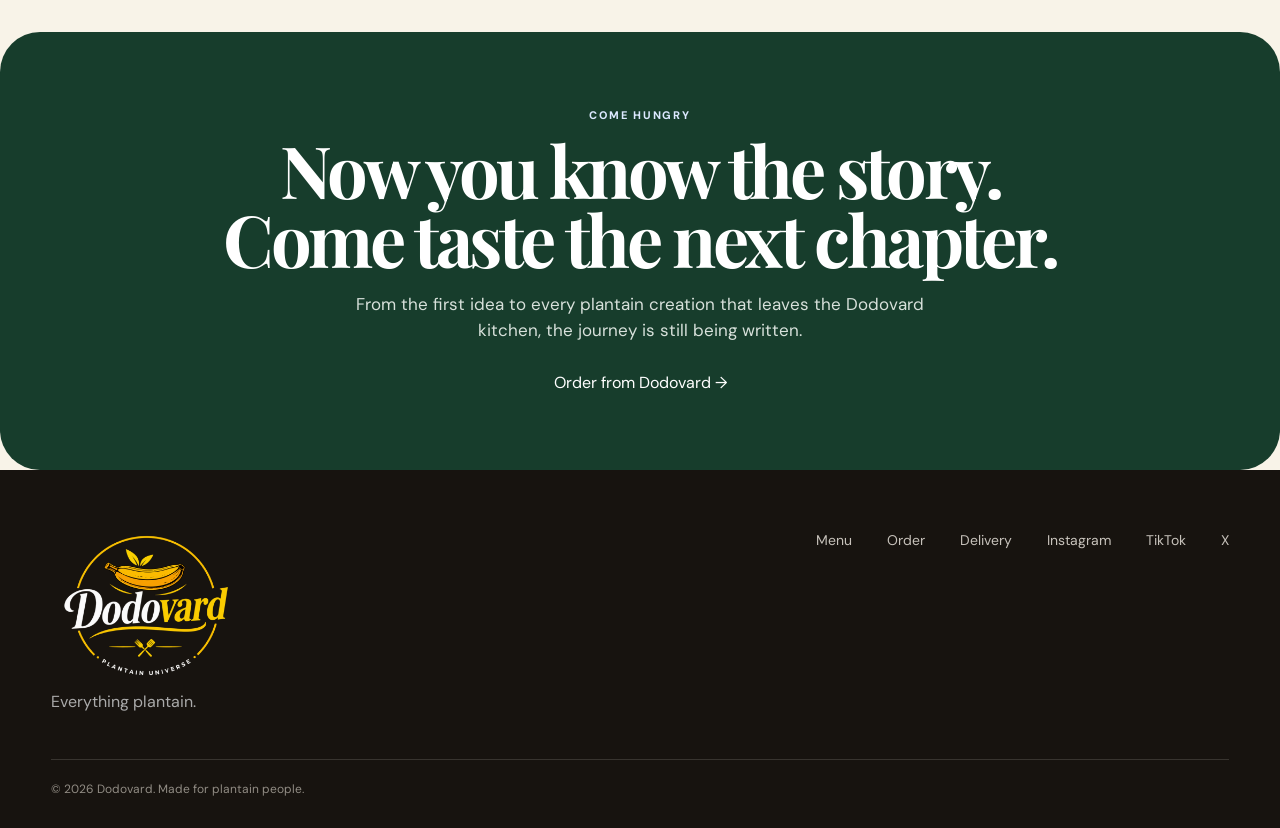
==== commit f4087841: "Update Dodovard menu, WhatsApp ordering, photos and social links" ====
--- a/our-story.html
+++ b/our-story.html
@@ -772,6 +772,13 @@
 }
 </style>
 <style>.founder-photo .photo-placeholder{padding:0}.founder-photo {padding:0;background:#d6d6d4;min-height:0;display:block}.founder-photo img {display:block;width:100%;height:auto;min-height:0;object-fit:contain;border-radius:inherit}</style><style id="dodovard-brand-logo">.logo {display:flex;align-items:center;justify-content:center;background:#183c2c;border-radius:14px;padding:5px 10px;line-height:1}.logo img {display:block;width:110px;height:82px;object-fit:contain}.footer-brand img {width:190px;height:150px;object-fit:contain;display:block}.nav {min-height:106px}@media(max-width:700px){.logo img {width:91px;height:68px}.logo {padding:4px 8px}.nav {min-height:92px}.hero,.story-page-hero {padding-top:140px}}
+</style><style id="founder-profile-photo">
+.story-page-hero .hero-grid {grid-template-columns:1fr}
+.story-split {grid-template-columns:240px minmax(0,1fr);gap:48px;align-items:start}
+.founder-photo {width:220px;height:220px;min-height:0;aspect-ratio:1;border-radius:50%;padding:0;overflow:hidden;justify-self:center;background:#d6d6d4}
+.founder-photo .photo-placeholder {width:100%;height:100%;padding:0}
+.founder-photo img {display:block;width:100%;height:100%;min-height:0;object-fit:cover;object-position:center 25%;border-radius:50%}
+@media(max-width:700px){.story-split {grid-template-columns:1fr;gap:30px}.founder-photo {width:180px;height:180px}}
 </style></head>
 <body>
 
@@ -801,20 +808,18 @@
 A very big dream.</h1>
    <p>Behind Dodovard is a story of faith, imagination, persistence and a love for turning something familiar into something unforgettable.</p>
   </div>
+ </div>
 </section>
 
-
-
-
 <section class="section" style="padding-bottom: 0;">
- <div class="container split">
+ <div class="container story-split">
   <div class="founder-photo">
    <div class="photo-placeholder">
     <img src="dodovard_food_images/amy-mordi-portrait.png" alt="Amy Mordi, founder of Dodovard">
    </div>
   </div>
   <div class="story-copy">
-   <div class="kicker" style="margin-top: 13%;">The woman behind the idea</div>
+   <div class="kicker">The woman behind the idea</div>
    <p>Dodovard was created by Amy Mordi in 2026. The name came from a playful idea: <strong>“dodo wey go Harvard.”</strong> It is cheeky, ambitious and unmistakably Nigerian — exactly the spirit Amy wanted the brand to carry.</p>
      <p>The idea first came to her during prayers. What started as an idea that could have stayed in her head became a dream she decided to chase. Step by step, Amy kept working on it, shaping the concept, imagining the food, and building Dodovard into a place where plantain gets to be the main character.</p>
      <p>For us, plantain is more than a side dish. It is comfort, memory, celebration and home. Dodovard takes that familiar feeling and gives it a fresh personality, from stuffed plantain boats and smash plantain burgers to plantain loaded fries, and many more delights.</p>
@@ -858,10 +863,10 @@
         <a href="index.html#menu">Menu</a>
         <a href="index.html#order">Order</a>
         <a href="index.html#delivery">Delivery</a>
-        <a href="https://instagram.com/dodovard" target="_blank" rel="noopener">Instagram</a>
-        <a href="https://www.tiktok.com/@dodovard" target="_blank" rel="noopener">TikTok</a>
-        <a href="https://x.com/dodovard" target="_blank" rel="noopener">X</a>
-        <a href="https://wa.me/2347026039763" target="_blank" rel="noopener">WhatsApp</a>
+        <a href="https://www.instagram.com/dodovard?mdxt=MXVxamdjNzdtc2oyeQ==" target="_blank" rel="noopener">Instagram</a>
+        <a href="https://www.tiktok.com/@dodovard?_r=1&amp;_t=ZS-9AeXmKdvc3O" target="_blank" rel="noopener">TikTok</a>
+        <a href="https://x.com/dodovard?s=21" target="_blank" rel="noopener">X</a>
+
       </div>
     </div>
     <div class="copyright">© 2026 Dodovard. Made for plantain people.</div>
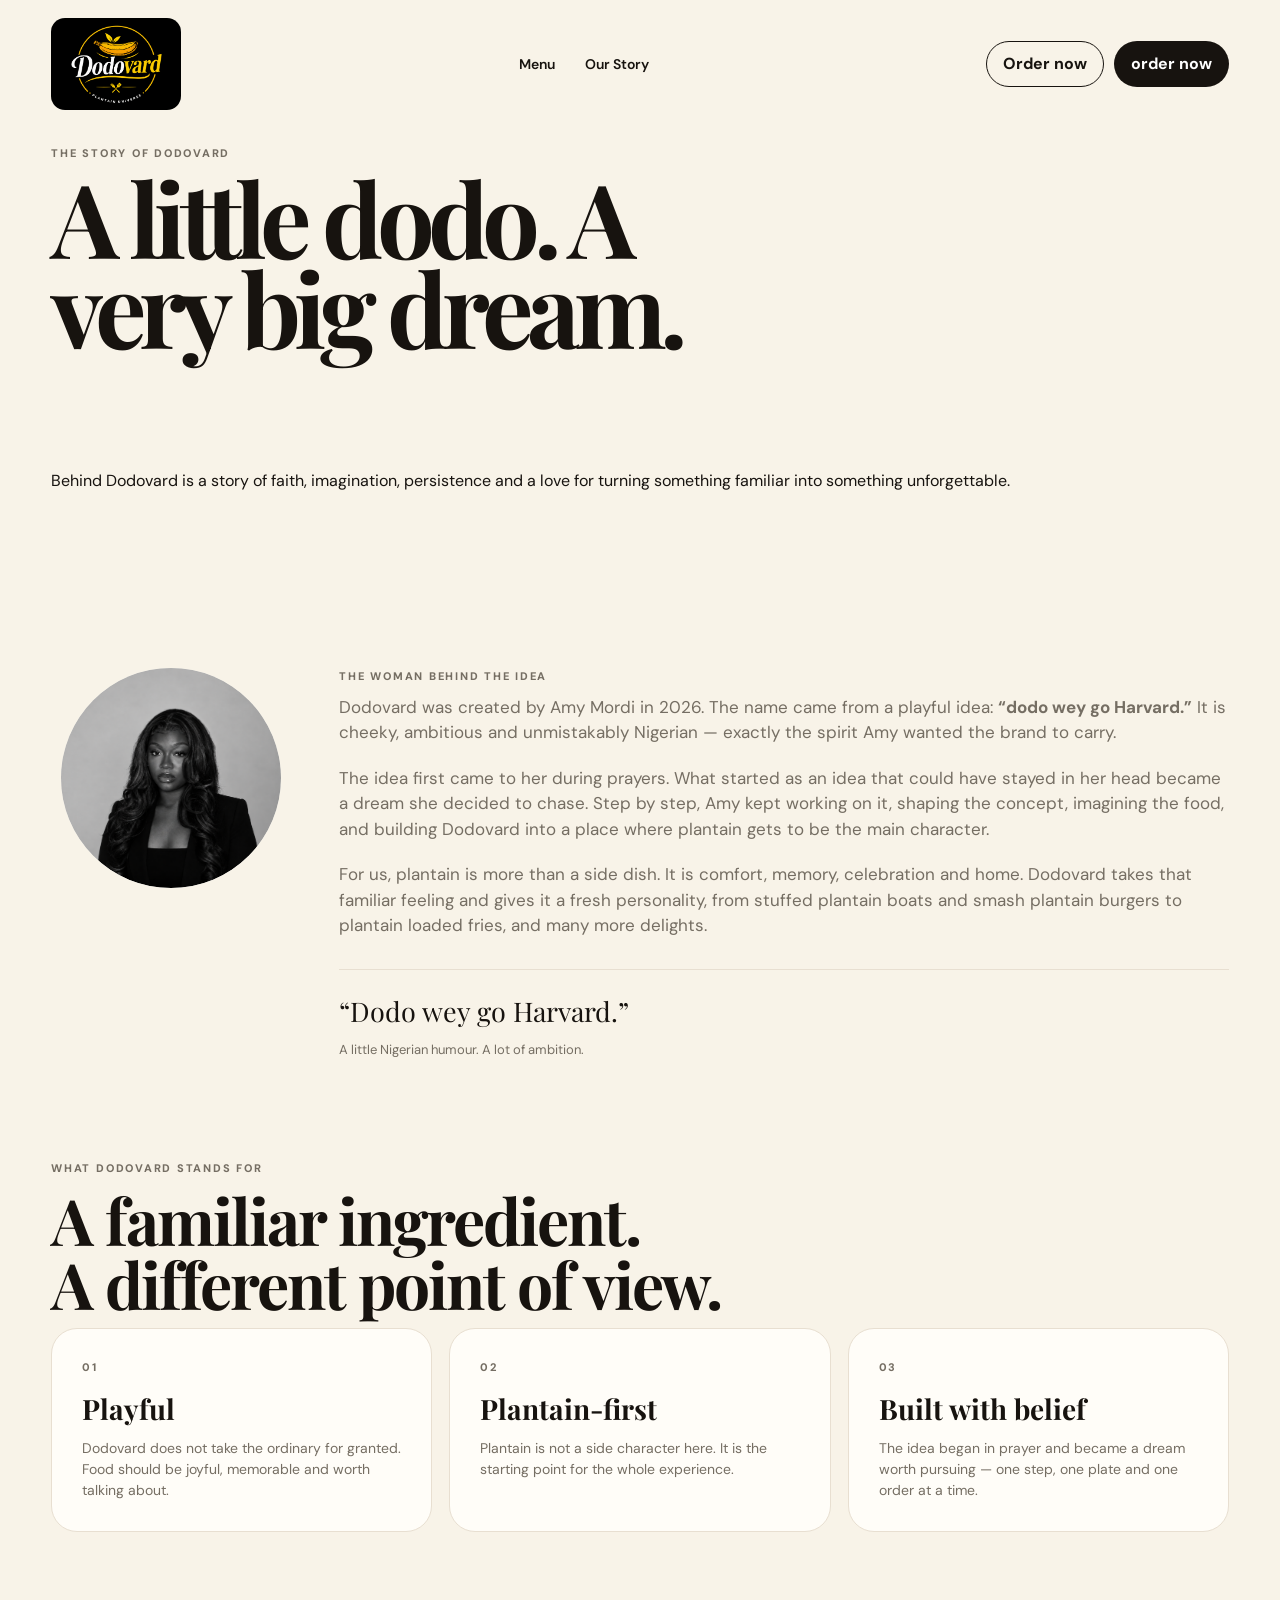
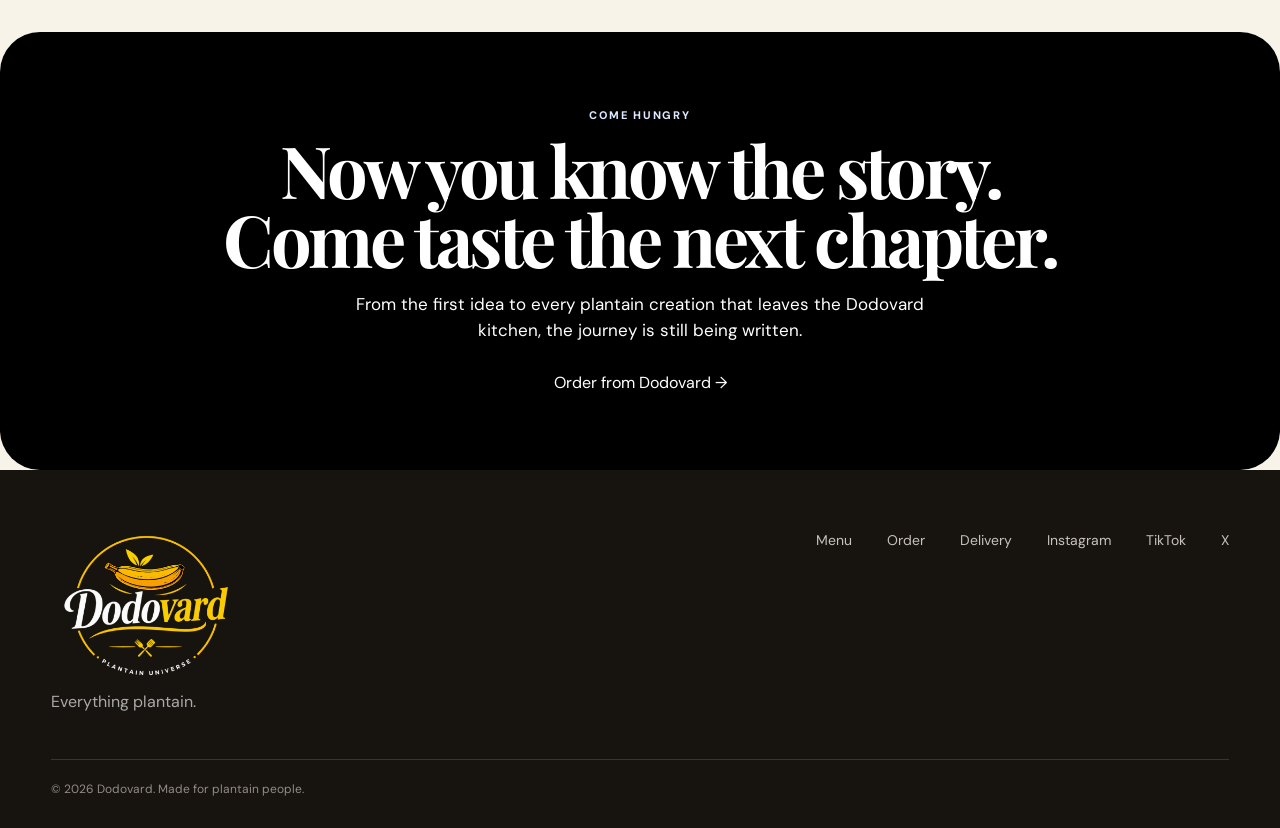
==== commit 474bcc6f: "Correct plantain boat photos, make syrups free, and update brand colours" ====
--- a/our-story.html
+++ b/our-story.html
@@ -13,7 +13,7 @@
         --cream: #f8f3e8;
         --paper: #fffdf8;
         --gold: #e7ad28;
-        --green: #173d2c;
+        --brand-black: #000000;
         --muted: #756e63;
         --line: #e8dfd1;
         --radius: 26px;
@@ -159,7 +159,7 @@
         flex-wrap: wrap;
       }
       .primary {
-        background: var(--green);
+        background: var(--brand-black);
         color: #fff;
         border: 0;
         border-radius: 999px;
@@ -342,7 +342,7 @@
       }
 
       .story {
-        background: var(--green);
+        background: var(--brand-black);
         color: #fff;
         border-radius: 40px;
         padding: 70px;
@@ -355,7 +355,7 @@
         max-width: 500px;
       }
       .story p {
-        color: #d8e1db;
+        color: #ffffff;
         font-size: 17px;
         margin-top: 22px;
       }
@@ -616,7 +616,7 @@
         letter-spacing: 0.12em;
         font-size: 10px;
         font-weight: 800;
-        color: #d8e1db;
+        color: #ffffff;
       }
       .payment-total-label {
         font-size: 12px;
@@ -753,9 +753,9 @@
 .value-num{font-size:11px;font-weight:800;letter-spacing:.16em;color:var(--muted)}
 .value-card h3{font-family:"Playfair Display",serif;font-size:28px;margin:12px 0 8px}
 .value-card p{color:var(--muted);font-size:14px;margin:0}
-.story-closing{background:var(--green);color:#fff;border-radius:40px;padding:75px;text-align:center}
+.story-closing{background:var(--brand-black);color:#fff;border-radius:40px;padding:75px;text-align:center}
 .story-closing h2{max-width:850px;margin:12px auto 20px}
-.story-closing p{max-width:620px;margin:0 auto 28px;color:#d8e1db;font-size:17px}
+.story-closing p{max-width:620px;margin:0 auto 28px;color:#ffffff;font-size:17px}
 @media(max-width:900px){
  .story-page-hero .hero-grid,.story-split{grid-template-columns:1fr}
  .story-page-art{min-height:390px}
@@ -771,7 +771,7 @@
  .founder-photo img{min-height:350px}
 }
 </style>
-<style>.founder-photo .photo-placeholder{padding:0}.founder-photo {padding:0;background:#d6d6d4;min-height:0;display:block}.founder-photo img {display:block;width:100%;height:auto;min-height:0;object-fit:contain;border-radius:inherit}</style><style id="dodovard-brand-logo">.logo {display:flex;align-items:center;justify-content:center;background:#183c2c;border-radius:14px;padding:5px 10px;line-height:1}.logo img {display:block;width:110px;height:82px;object-fit:contain}.footer-brand img {width:190px;height:150px;object-fit:contain;display:block}.nav {min-height:106px}@media(max-width:700px){.logo img {width:91px;height:68px}.logo {padding:4px 8px}.nav {min-height:92px}.hero,.story-page-hero {padding-top:140px}}
+<style>.founder-photo .photo-placeholder{padding:0}.founder-photo {padding:0;background:#d6d6d4;min-height:0;display:block}.founder-photo img {display:block;width:100%;height:auto;min-height:0;object-fit:contain;border-radius:inherit}</style><style id="dodovard-brand-logo">.logo {display:flex;align-items:center;justify-content:center;background:#000000;border-radius:14px;padding:5px 10px;line-height:1}.logo img {display:block;width:110px;height:82px;object-fit:contain}.footer-brand img {width:190px;height:150px;object-fit:contain;display:block}.nav {min-height:106px}@media(max-width:700px){.logo img {width:91px;height:68px}.logo {padding:4px 8px}.nav {min-height:92px}.hero,.story-page-hero {padding-top:140px}}
 </style><style id="founder-profile-photo">
 .story-page-hero .hero-grid {grid-template-columns:1fr}
 .story-split {grid-template-columns:240px minmax(0,1fr);gap:48px;align-items:start}
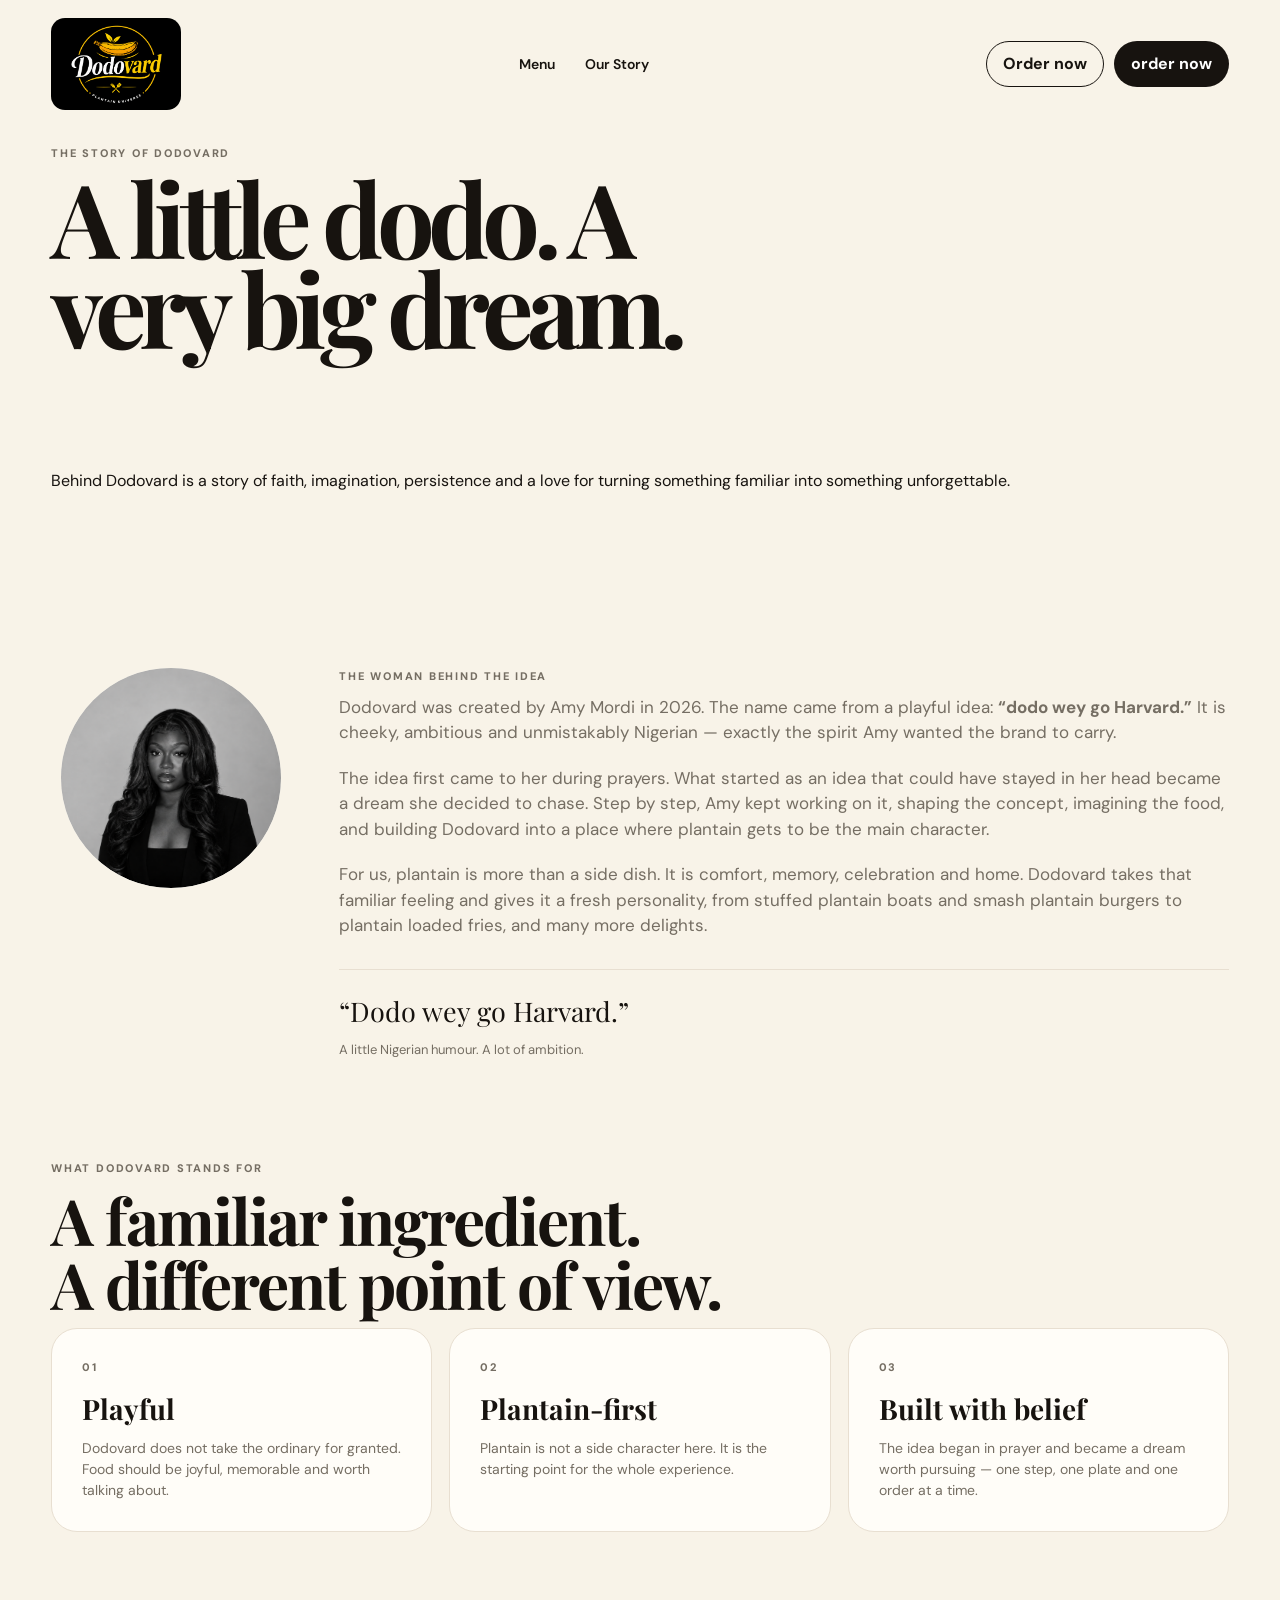
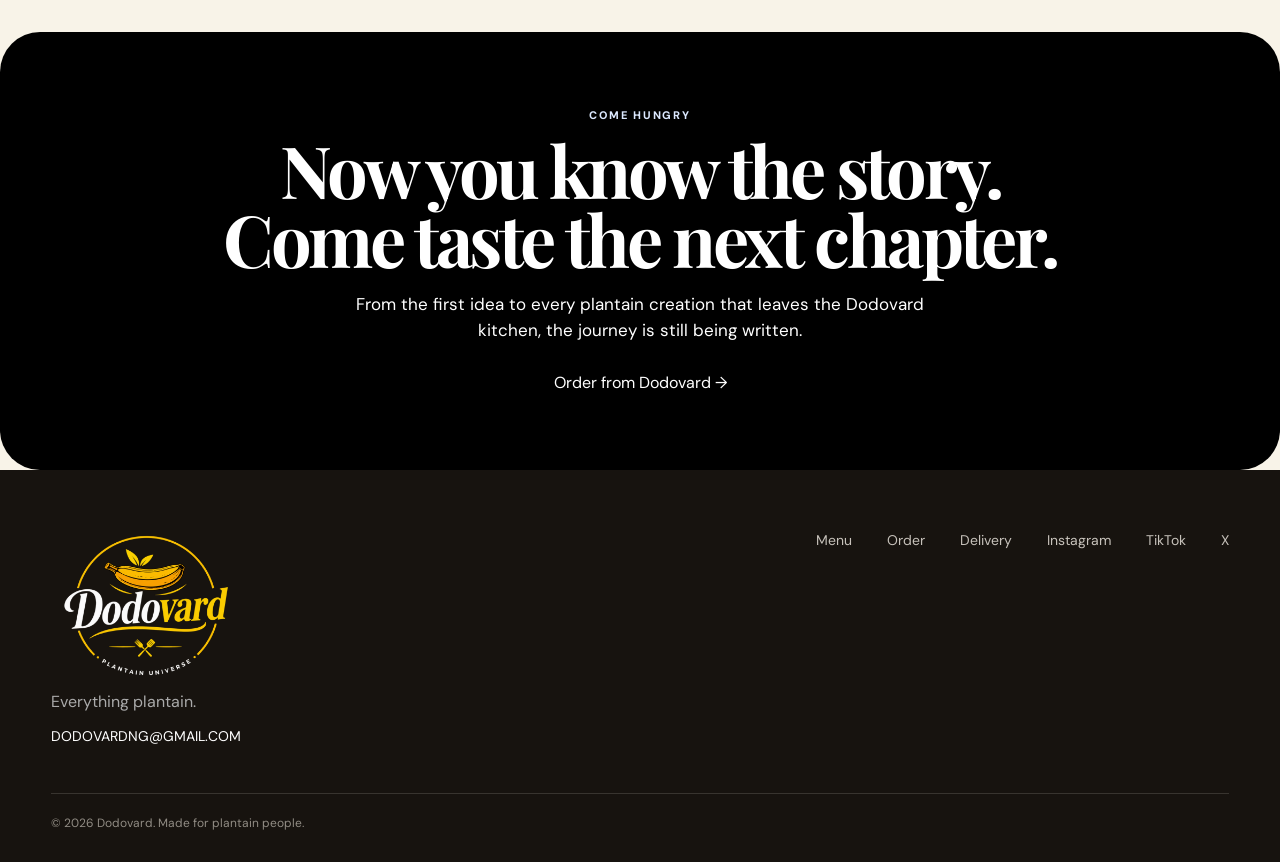
==== commit d634ca47: "Add contact email and enforce the 4:28pm Lagos delivery cutoff" ====
--- a/our-story.html
+++ b/our-story.html
@@ -858,6 +858,7 @@
       <div>
         <div class="footer-brand"><img src="dodovard_food_images/dodovard-logo.png" alt="Dodovard — Plantain Universe"></div>
         <p style="color:#aaa;margin-top:10px">Everything plantain.</p>
+        <a href="mailto:dodovardng@gmail.com" style="display:inline-block;margin-top:12px;font-size:14px">DODOVARDNG@GMAIL.COM</a>
       </div>
       <div class="footer-links">
         <a href="index.html#menu">Menu</a>
@@ -874,4 +875,4 @@
 </footer>
 
 </body>
-</html>+</html>
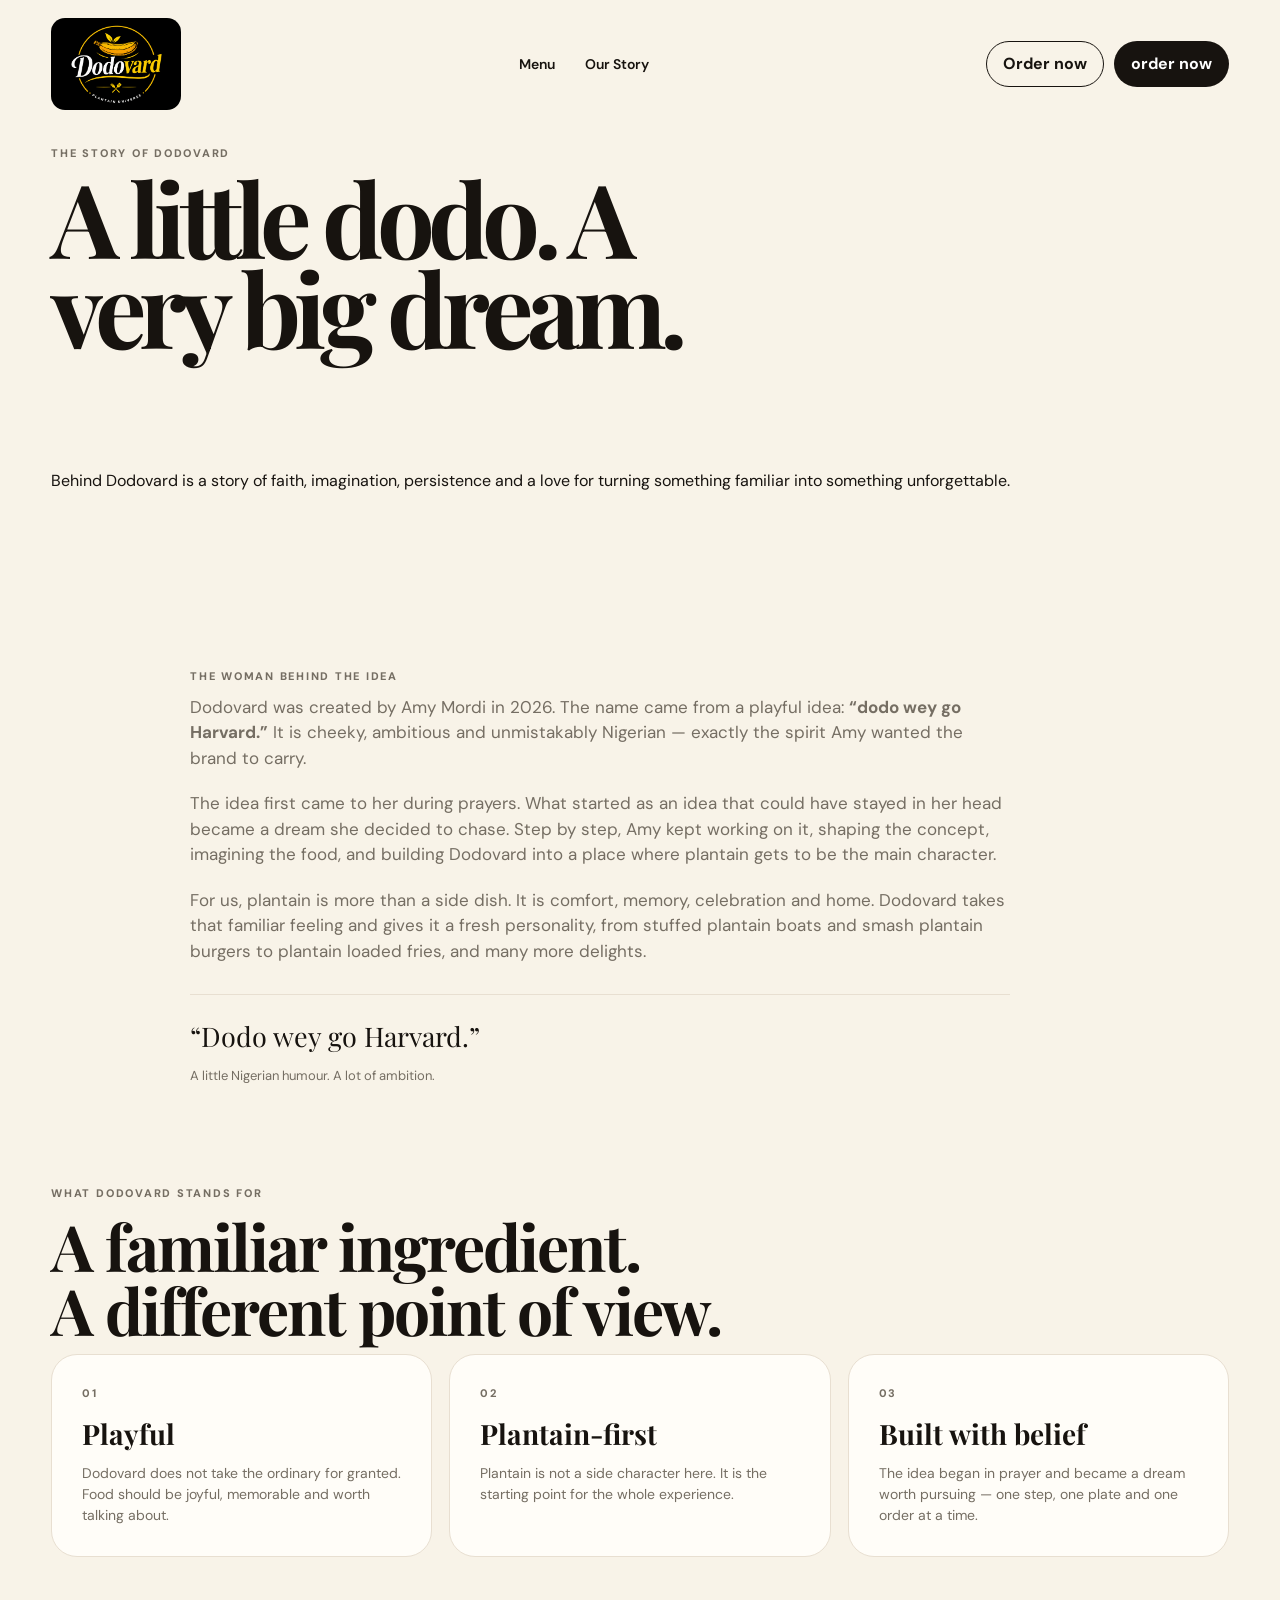
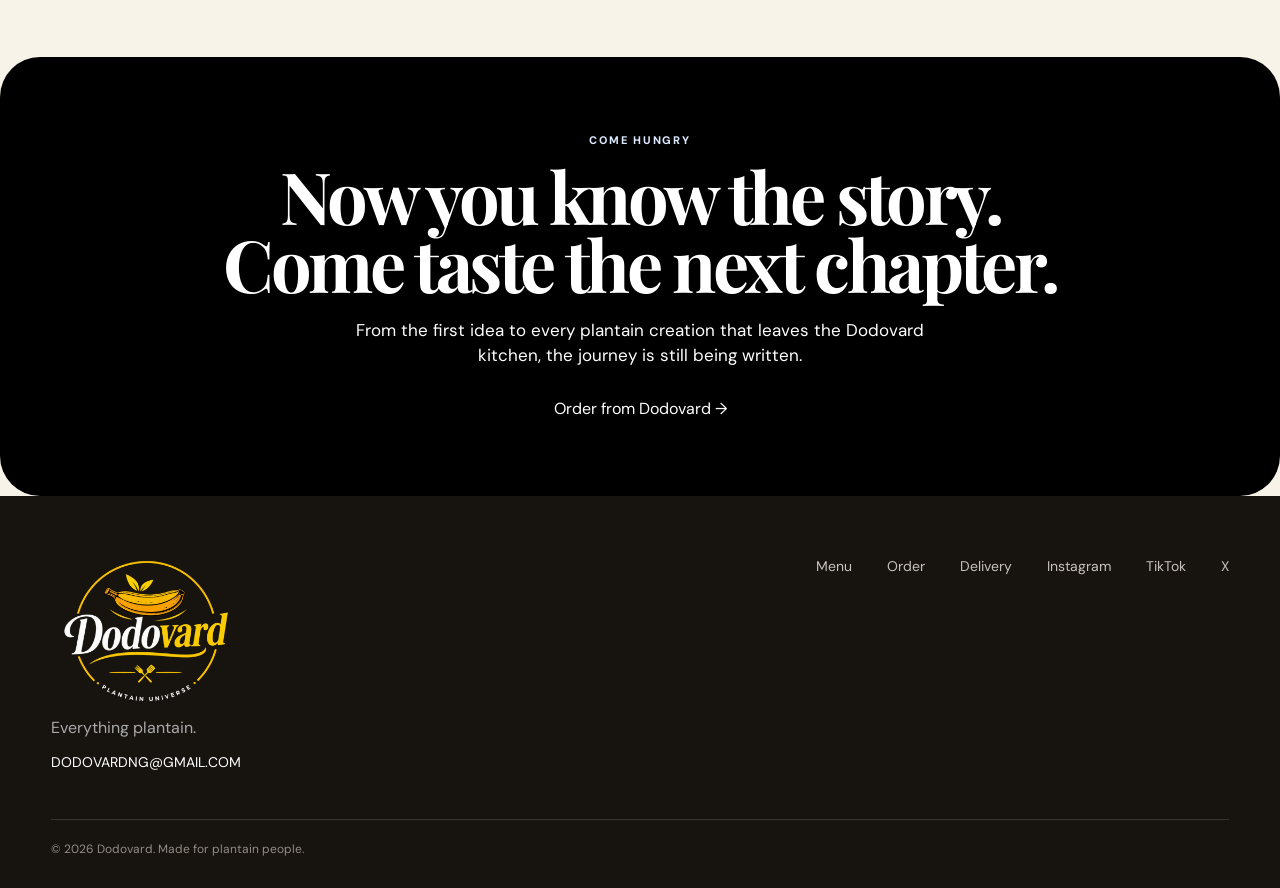
==== commit e2dd6174: "Refresh Dodovard menu, delivery zones and Proceed checkout" ====
--- a/our-story.html
+++ b/our-story.html
@@ -779,7 +779,7 @@
 .founder-photo .photo-placeholder {width:100%;height:100%;padding:0}
 .founder-photo img {display:block;width:100%;height:100%;min-height:0;object-fit:cover;object-position:center 25%;border-radius:50%}
 @media(max-width:700px){.story-split {grid-template-columns:1fr;gap:30px}.founder-photo {width:180px;height:180px}}
-</style></head>
+</style><style>.story-split{display:block;max-width:900px}.story-copy{max-width:820px}</style></head>
 <body>
 
 <header class="nav" id="nav">
@@ -813,11 +813,6 @@
 
 <section class="section" style="padding-bottom: 0;">
  <div class="container story-split">
-  <div class="founder-photo">
-   <div class="photo-placeholder">
-    <img src="dodovard_food_images/amy-mordi-portrait.png" alt="Amy Mordi, founder of Dodovard">
-   </div>
-  </div>
   <div class="story-copy">
    <div class="kicker">The woman behind the idea</div>
    <p>Dodovard was created by Amy Mordi in 2026. The name came from a playful idea: <strong>“dodo wey go Harvard.”</strong> It is cheeky, ambitious and unmistakably Nigerian — exactly the spirit Amy wanted the brand to carry.</p>
